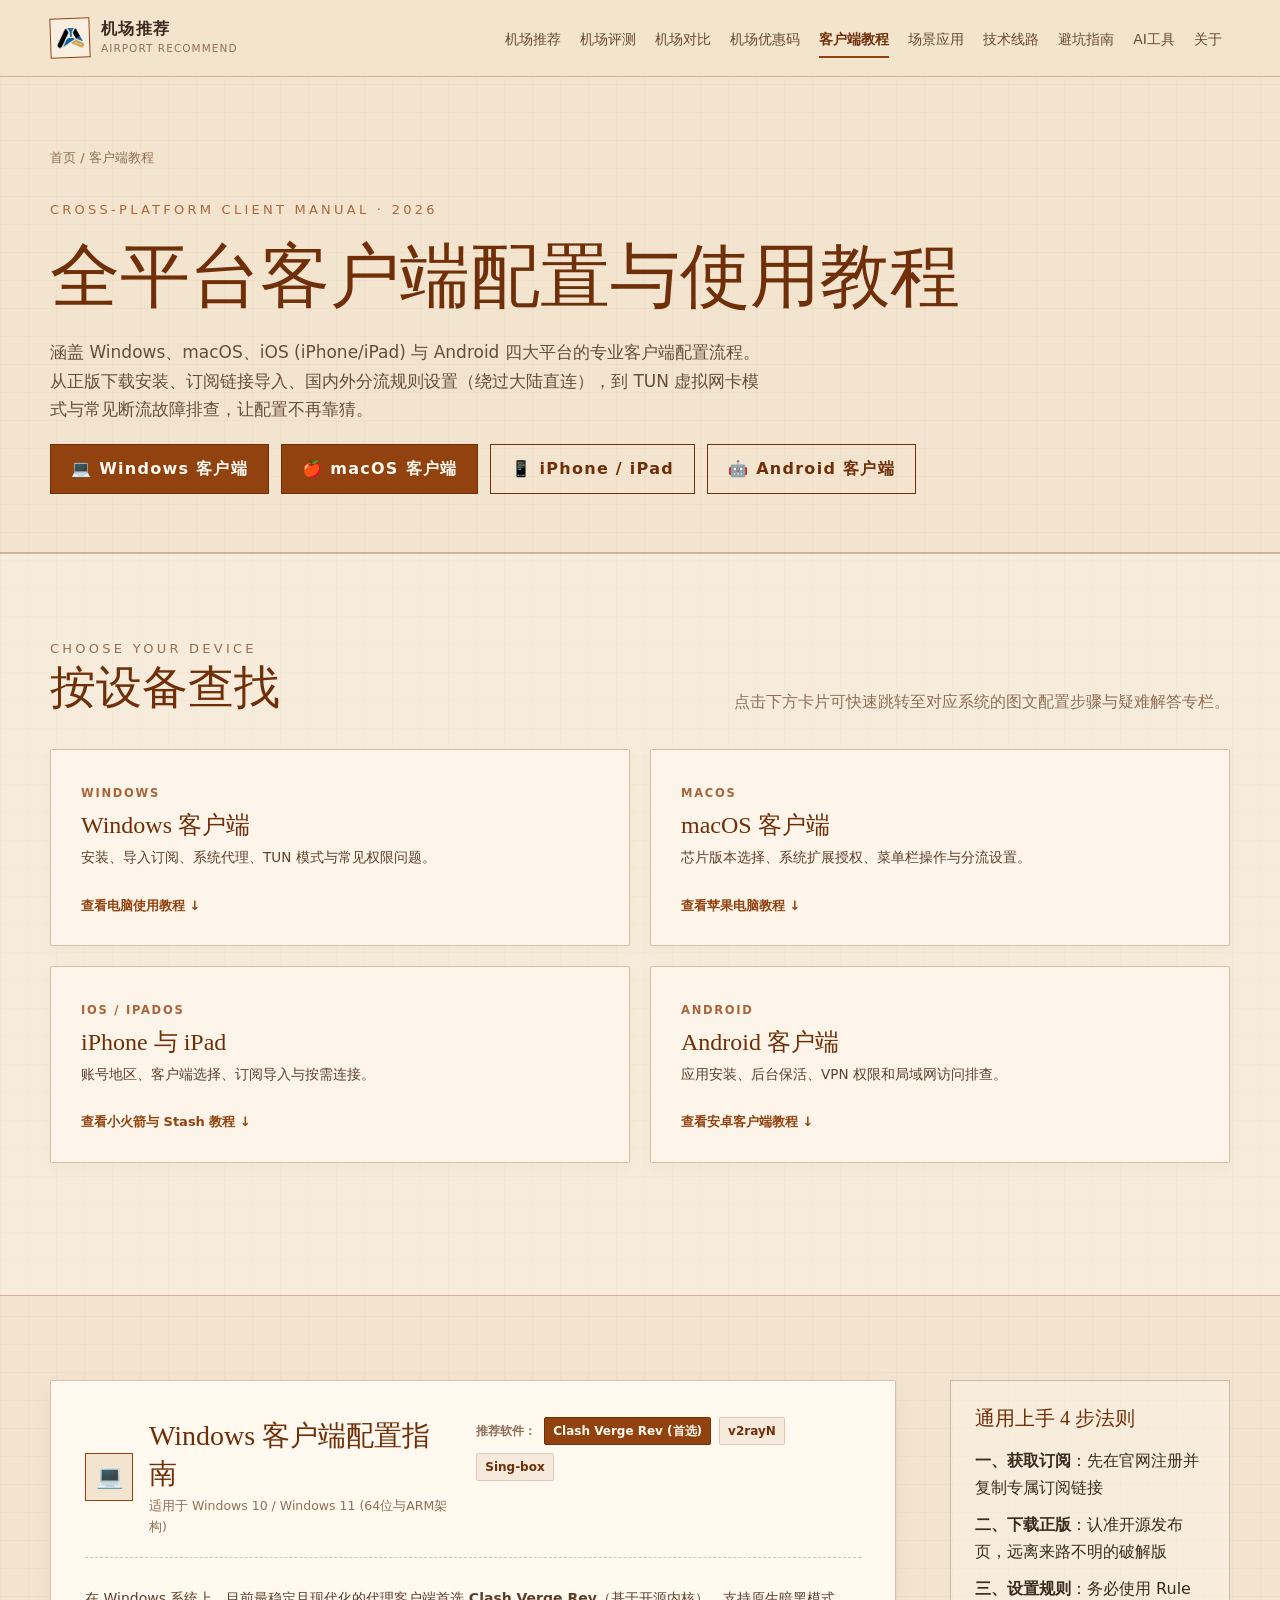
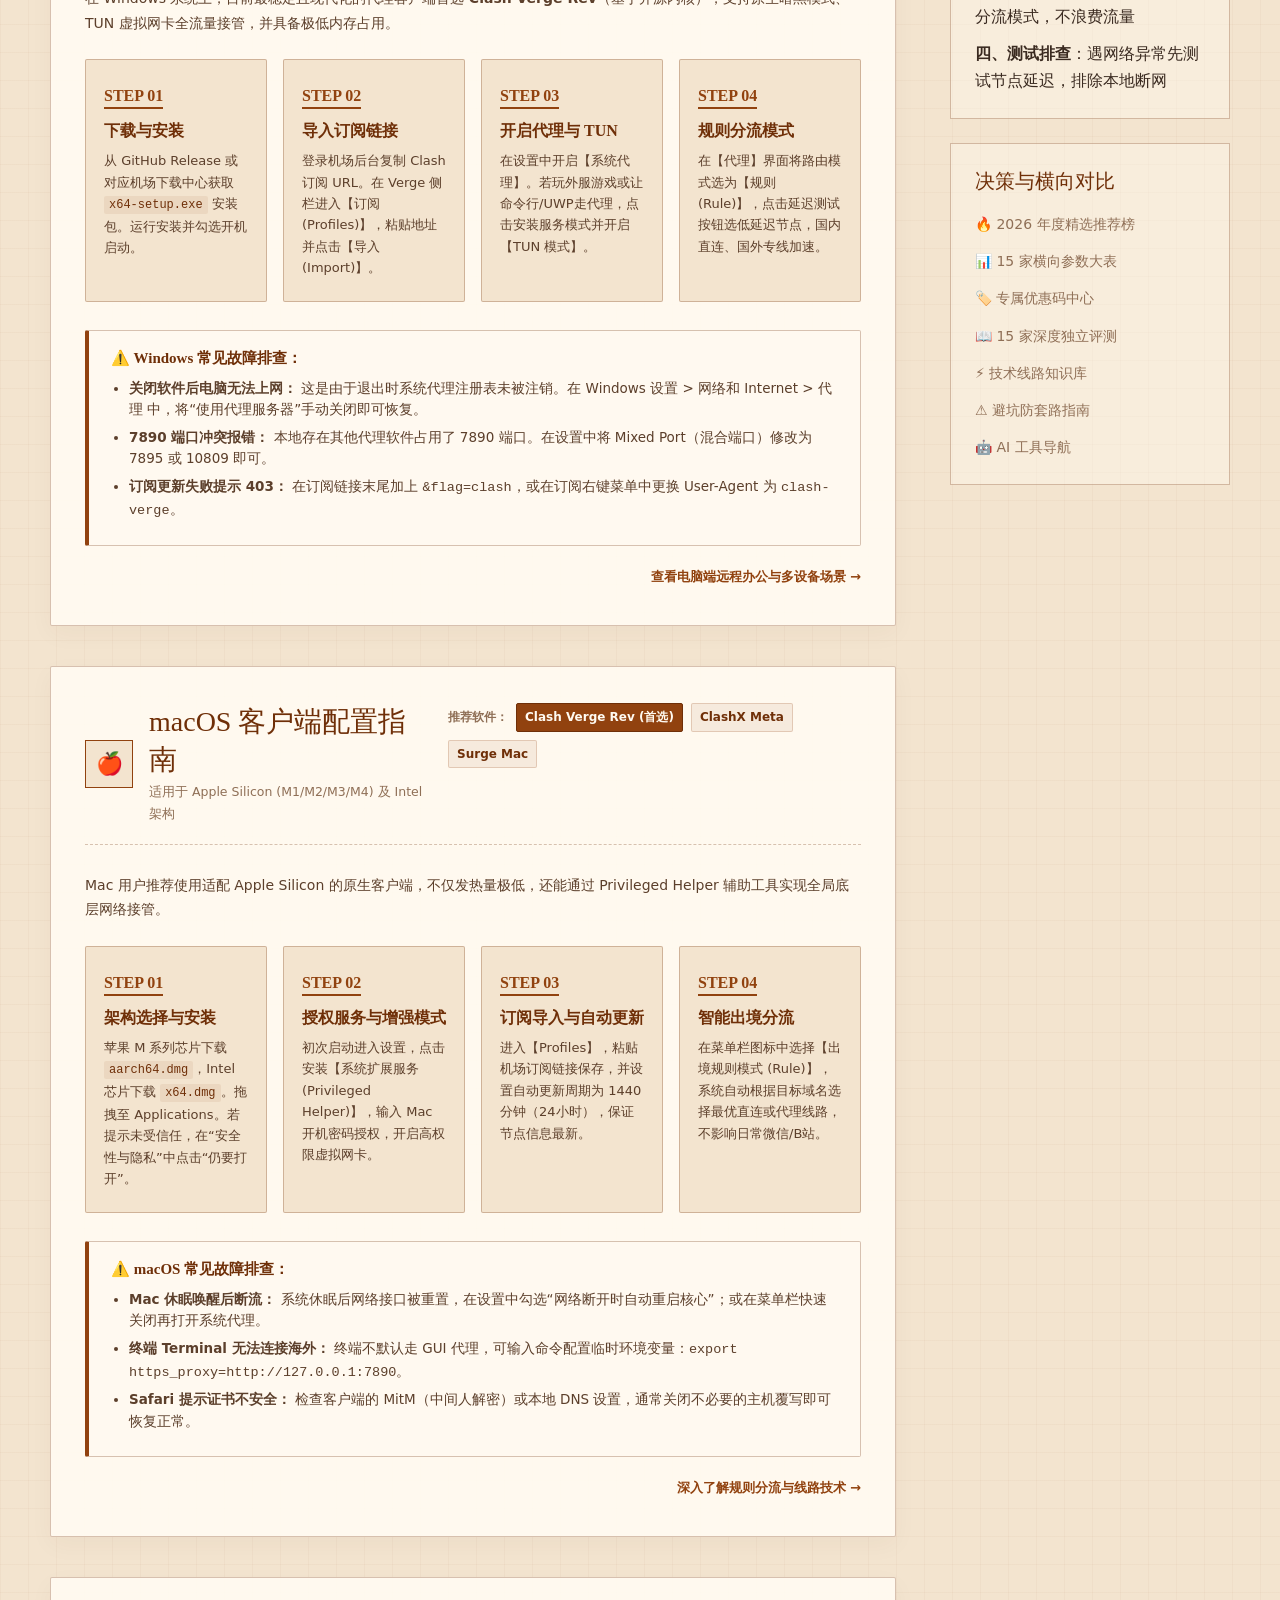
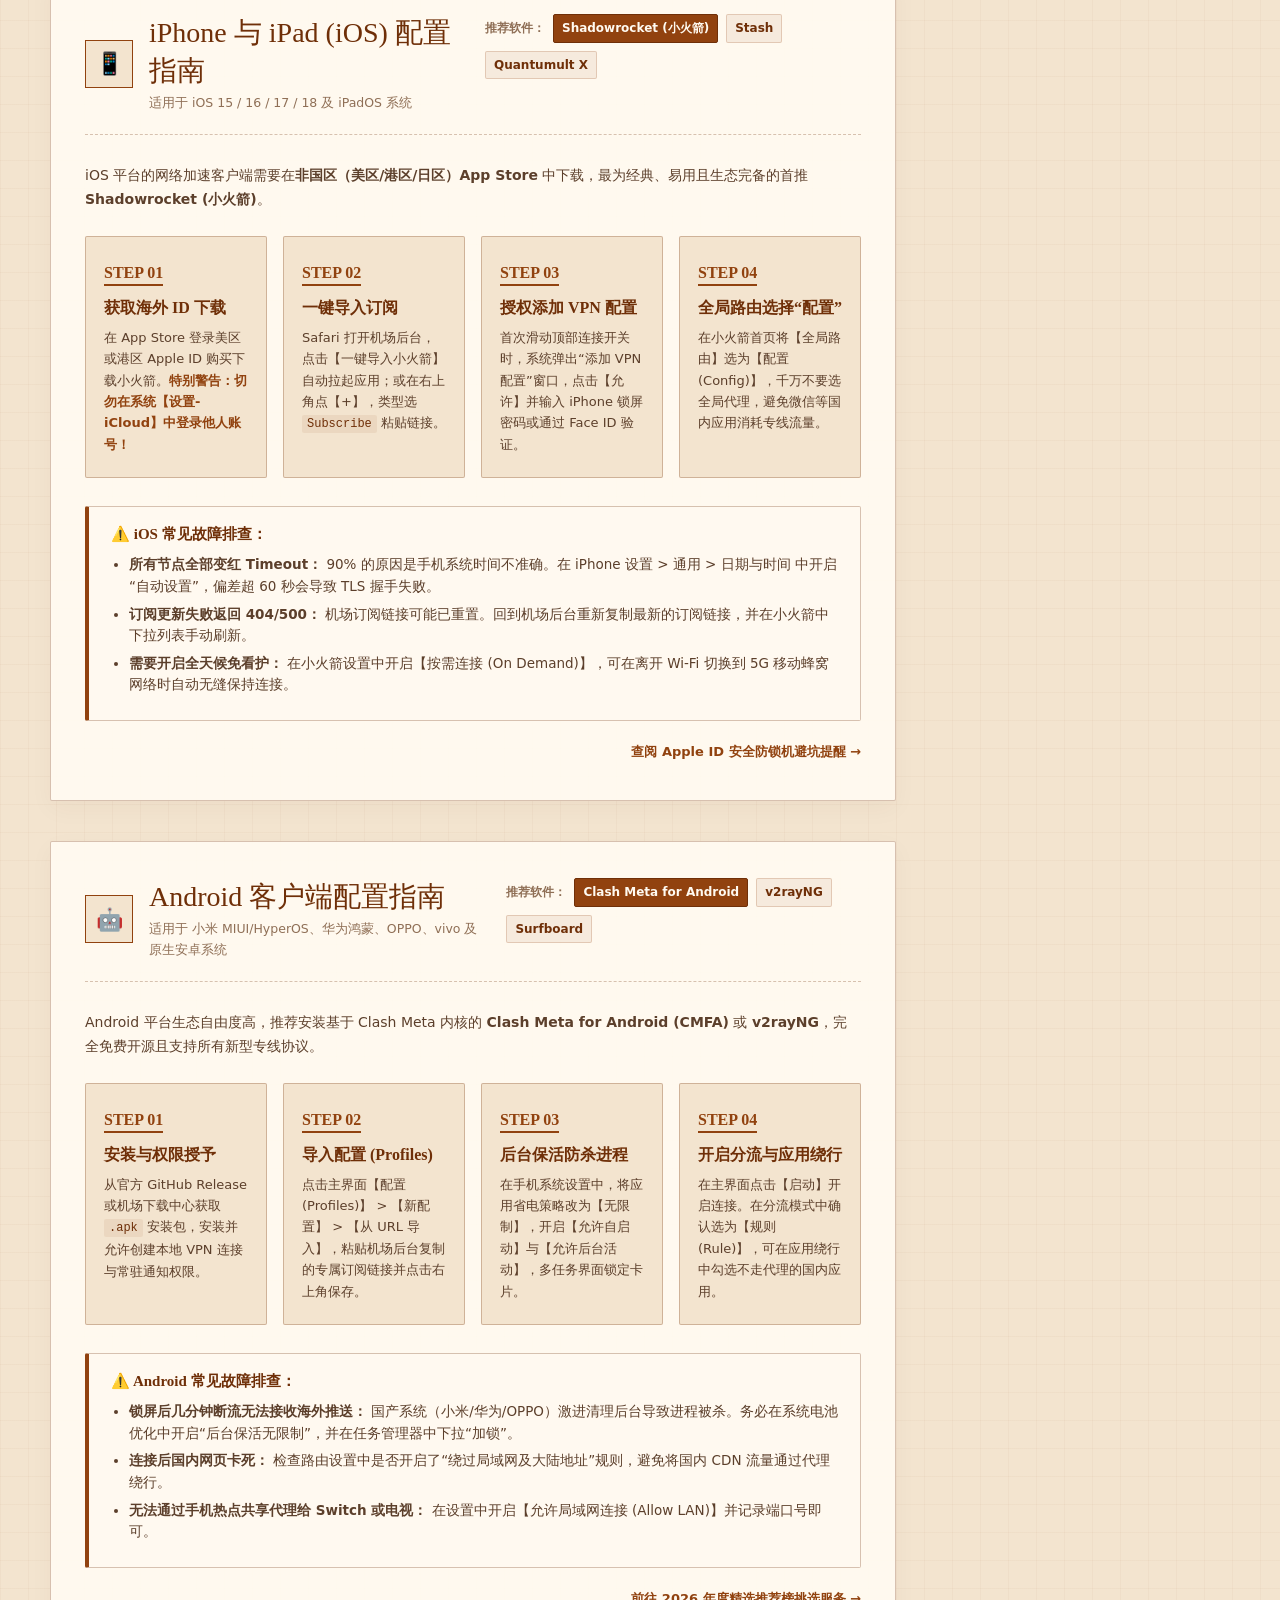
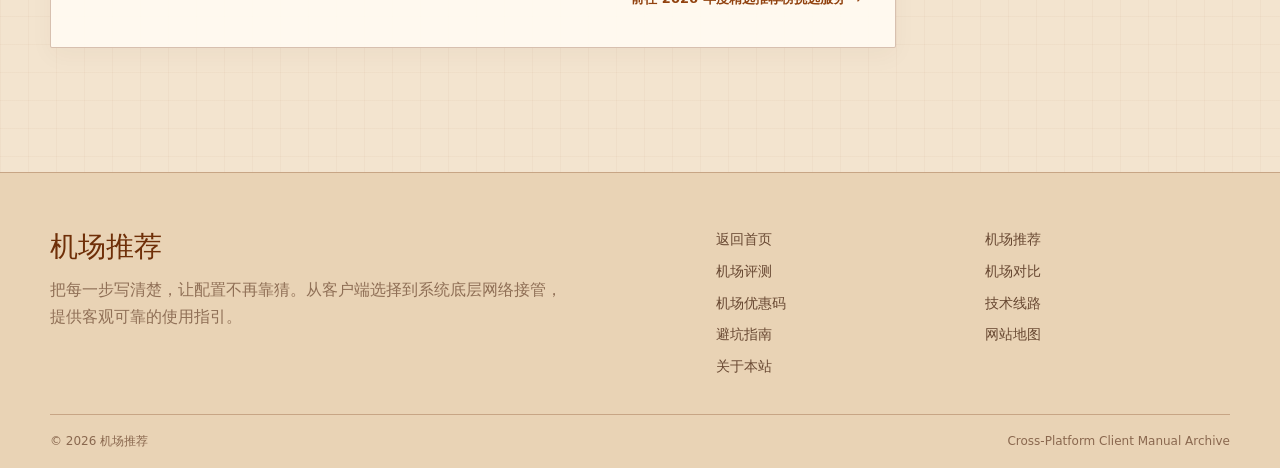
==== clients.html @ b9c6bec7 "feat: complete jichang-tuijian.cc website content, SEO, GEO, sitemaps and documentation" ====
<!doctype html>
<html lang="zh-CN">
<head>
  <meta charset="utf-8">
  <meta name="viewport" content="width=device-width, initial-scale=1">
  <title>客户端教程大全｜Windows·macOS·iOS·Android 配置指引｜机场推荐</title>
  <meta name="description" content="全平台客户端配置教程：Windows (Clash Verge/v2rayN)、macOS (ClashX/TUN模式)、iOS (Shadowrocket小火箭/Stash) 与 Android (Clash Meta/v2rayNG) 订阅导入、规则分流与断流排查指南。">
  <meta name="keywords" content="客户端教程, Clash Verge教程, Shadowrocket教程, 小火箭配置, v2rayN教程, 科学上网客户端">
  <link rel="canonical" href="https://jichang-tuijian.cc/clients.html">
  
  <!-- GEO Meta Tags -->
  <meta name="geo.region" content="HK">
  <meta name="geo.placename" content="Hong Kong">
  <meta name="geo.position" content="22.3193;114.1694">
  <meta name="ICBM" content="22.3193, 114.1694">

  <!-- Open Graph & Social Cards -->
  <meta property="og:type" content="article">
  <meta property="og:site_name" content="机场推荐">
  <meta property="og:title" content="客户端教程大全｜Windows·macOS·iOS·Android 配置指引">
  <meta property="og:description" content="四大主流平台客户端下载、订阅导入、分流规则设置与故障排障指引。">
  <meta property="og:url" content="https://jichang-tuijian.cc/clients.html">
  <meta property="og:image" content="https://jichang-tuijian.cc/assets/logo-icon.png">
  <meta name="twitter:card" content="summary_large_image">
  <meta name="twitter:title" content="客户端教程大全｜机场推荐">
  <meta name="twitter:description" content="四大平台配置指引与故障排障。">
  <meta name="twitter:image" content="https://jichang-tuijian.cc/assets/logo-icon.png">

  <!-- Breadcrumb Schema.org JSON-LD -->
  <script type="application/ld+json">
  {
    "@context": "https://schema.org",
    "@type": "BreadcrumbList",
    "itemListElement": [
      {
        "@type": "ListItem",
        "position": 1,
        "name": "首页",
        "item": "https://jichang-tuijian.cc/"
      },
      {
        "@type": "ListItem",
        "position": 2,
        "name": "客户端教程",
        "item": "https://jichang-tuijian.cc/clients.html"
      }
    ]
  }
  </script>

  <link rel="stylesheet" href="assets/styles.css">
  <link rel="stylesheet" href="assets/review.css">
</head>
<body data-page="clients">
  <a class="skip-link" href="#main">跳到主要内容</a>

  <header class="site-header">
    <div class="nav-wrap">
      <a class="brand" href="index.html" aria-label="机场推荐首页">
        <span class="brand-mark"><img class="brand-icon" src="assets/logo-icon.png" alt="机场推荐 Logo" width="27" height="20"></span>
        <span class="brand-copy"><strong>机场推荐</strong><small>AIRPORT RECOMMEND</small></span>
      </a>
      <button class="menu-toggle" type="button" aria-expanded="false" aria-controls="site-nav">菜单</button>
      <nav class="site-nav" id="site-nav" aria-label="主导航">
        <a data-page="recommend" href="recommend.html">机场推荐</a>
        <a data-page="reviews" href="reviews.html">机场评测</a>
        <a data-page="compare" href="compare.html">机场对比</a>
        <a data-page="coupons" href="coupons.html">机场优惠码</a>
        <a data-page="clients" href="clients.html">客户端教程</a>
        <a data-page="scenarios" href="scenarios.html">场景应用</a>
        <a data-page="routes" href="routes.html">技术线路</a>
        <a data-page="pitfalls" href="pitfalls.html">避坑指南</a>
        <a data-page="ai-tools" href="ai-tools.html">AI工具</a>
        <a data-page="about" href="about.html">关于</a>
      </nav>
    </div>
  </header>

  <main id="main">
    <!-- Hero Section -->
    <section class="page-hero">
      <div class="container">
        <div class="breadcrumbs"><a href="index.html">首页</a> / 客户端教程</div>
        <p class="eyebrow">Cross-Platform Client Manual · 2026</p>
        <h1>全平台客户端配置与使用教程</h1>
        <p class="intro">涵盖 Windows、macOS、iOS (iPhone/iPad) 与 Android 四大平台的专业客户端配置流程。从正版下载安装、订阅链接导入、国内外分流规则设置（绕过大陆直连），到 TUN 虚拟网卡模式与常见断流故障排查，让配置不再靠猜。</p>
        <div class="button-row" style="margin-top:20px">
          <a class="button" href="#windows">💻 Windows 客户端</a>
          <a class="button" href="#macos">🍎 macOS 客户端</a>
          <a class="button ghost" href="#ios">📱 iPhone / iPad</a>
          <a class="button ghost" href="#android">🤖 Android 客户端</a>
        </div>
      </div>
    </section>

    <!-- Choose Your Device (Matching User's Screenshot Exactly with Interactive Jump Links) -->
    <section class="section alt" id="device-selection">
      <div class="container">
        <div class="section-heading">
          <div>
            <p class="eyebrow">Choose your device</p>
            <h2>按设备查找</h2>
          </div>
          <p>点击下方卡片可快速跳转至对应系统的图文配置步骤与疑难解答专栏。</p>
        </div>

        <div class="client-device-grid">
          <!-- Windows Card -->
          <a class="client-device-card" href="#windows">
            <div>
              <span class="device-meta">Windows</span>
              <h3>Windows 客户端</h3>
              <p>安装、导入订阅、系统代理、TUN 模式与常见权限问题。</p>
            </div>
            <span class="device-link">查看电脑使用教程 ↓</span>
          </a>

          <!-- macOS Card -->
          <a class="client-device-card" href="#macos">
            <div>
              <span class="device-meta">macOS</span>
              <h3>macOS 客户端</h3>
              <p>芯片版本选择、系统扩展授权、菜单栏操作与分流设置。</p>
            </div>
            <span class="device-link">查看苹果电脑教程 ↓</span>
          </a>

          <!-- iOS Card -->
          <a class="client-device-card" href="#ios">
            <div>
              <span class="device-meta">iOS / iPadOS</span>
              <h3>iPhone 与 iPad</h3>
              <p>账号地区、客户端选择、订阅导入与按需连接。</p>
            </div>
            <span class="device-link">查看小火箭与 Stash 教程 ↓</span>
          </a>

          <!-- Android Card -->
          <a class="client-device-card" href="#android">
            <div>
              <span class="device-meta">Android</span>
              <h3>Android 客户端</h3>
              <p>应用安装、后台保活、VPN 权限和局域网访问排查。</p>
            </div>
            <span class="device-link">查看安卓客户端教程 ↓</span>
          </a>
        </div>
      </div>
    </section>

    <!-- Main Content Section -->
    <section class="section">
      <div class="container page-layout">
        <div style="min-width:0">

          <!-- 01: Windows Platform Tutorial -->
          <article class="platform-guide-block" id="windows">
            <header class="platform-guide-header">
              <div class="platform-title-group">
                <span class="platform-avatar-badge">💻</span>
                <div>
                  <h2>Windows 客户端配置指南</h2>
                  <small>适用于 Windows 10 / Windows 11 (64位与ARM架构)</small>
                </div>
              </div>
              <div class="software-chips-row">
                <span class="software-chip-label">推荐软件：</span>
                <span class="software-chip-tag primary">Clash Verge Rev (首选)</span>
                <span class="software-chip-tag">v2rayN</span>
                <span class="software-chip-tag">Sing-box</span>
              </div>
            </header>

            <p style="font-size:14px;color:#5c3f2b;line-height:1.75;margin:0 0 16px">
              在 Windows 系统上，目前最稳定且现代化的代理客户端首选 <strong>Clash Verge Rev</strong>（基于开源内核），支持原生暗黑模式、TUN 虚拟网卡全流量接管，并具备极低内存占用。
            </p>

            <div class="tutorial-step-grid">
              <div class="tutorial-step-card">
                <div>
                  <span class="step-number">STEP 01</span>
                  <h4>下载与安装</h4>
                  <p>从 GitHub Release 或对应机场下载中心获取 <code>x64-setup.exe</code> 安装包。运行安装并勾选开机启动。</p>
                </div>
              </div>
              <div class="tutorial-step-card">
                <div>
                  <span class="step-number">STEP 02</span>
                  <h4>导入订阅链接</h4>
                  <p>登录机场后台复制 Clash 订阅 URL。在 Verge 侧栏进入【订阅 (Profiles)】，粘贴地址并点击【导入 (Import)】。</p>
                </div>
              </div>
              <div class="tutorial-step-card">
                <div>
                  <span class="step-number">STEP 03</span>
                  <h4>开启代理与 TUN</h4>
                  <p>在设置中开启【系统代理】。若玩外服游戏或让命令行/UWP走代理，点击安装服务模式并开启【TUN 模式】。</p>
                </div>
              </div>
              <div class="tutorial-step-card">
                <div>
                  <span class="step-number">STEP 04</span>
                  <h4>规则分流模式</h4>
                  <p>在【代理】界面将路由模式选为【规则 (Rule)】，点击延迟测试按钮选低延迟节点，国内直连、国外专线加速。</p>
                </div>
              </div>
            </div>

            <div class="client-troubleshoot-box">
              <h4>⚠️ Windows 常见故障排查：</h4>
              <ul>
                <li><strong>关闭软件后电脑无法上网：</strong> 这是由于退出时系统代理注册表未被注销。在 Windows 设置 > 网络和 Internet > 代理 中，将“使用代理服务器”手动关闭即可恢复。</li>
                <li><strong>7890 端口冲突报错：</strong> 本地存在其他代理软件占用了 7890 端口。在设置中将 Mixed Port（混合端口）修改为 7895 或 10809 即可。</li>
                <li><strong>订阅更新失败提示 403：</strong> 在订阅链接末尾加上 <code>&flag=clash</code>，或在订阅右键菜单中更换 User-Agent 为 <code>clash-verge</code>。</li>
              </ul>
            </div>
            <div style="margin-top:16px;text-align:right">
              <a href="scenarios.html" style="font-size:13px;color:var(--rust);font-weight:600">查看电脑端远程办公与多设备场景 →</a>
            </div>
          </article>

          <!-- 02: macOS Platform Tutorial -->
          <article class="platform-guide-block" id="macos">
            <header class="platform-guide-header">
              <div class="platform-title-group">
                <span class="platform-avatar-badge">🍎</span>
                <div>
                  <h2>macOS 客户端配置指南</h2>
                  <small>适用于 Apple Silicon (M1/M2/M3/M4) 及 Intel 架构</small>
                </div>
              </div>
              <div class="software-chips-row">
                <span class="software-chip-label">推荐软件：</span>
                <span class="software-chip-tag primary">Clash Verge Rev (首选)</span>
                <span class="software-chip-tag">ClashX Meta</span>
                <span class="software-chip-tag">Surge Mac</span>
              </div>
            </header>

            <p style="font-size:14px;color:#5c3f2b;line-height:1.75;margin:0 0 16px">
              Mac 用户推荐使用适配 Apple Silicon 的原生客户端，不仅发热量极低，还能通过 Privileged Helper 辅助工具实现全局底层网络接管。
            </p>

            <div class="tutorial-step-grid">
              <div class="tutorial-step-card">
                <div>
                  <span class="step-number">STEP 01</span>
                  <h4>架构选择与安装</h4>
                  <p>苹果 M 系列芯片下载 <code>aarch64.dmg</code>，Intel 芯片下载 <code>x64.dmg</code>。拖拽至 Applications。若提示未受信任，在“安全性与隐私”中点击“仍要打开”。</p>
                </div>
              </div>
              <div class="tutorial-step-card">
                <div>
                  <span class="step-number">STEP 02</span>
                  <h4>授权服务与增强模式</h4>
                  <p>初次启动进入设置，点击安装【系统扩展服务 (Privileged Helper)】，输入 Mac 开机密码授权，开启高权限虚拟网卡。</p>
                </div>
              </div>
              <div class="tutorial-step-card">
                <div>
                  <span class="step-number">STEP 03</span>
                  <h4>订阅导入与自动更新</h4>
                  <p>进入【Profiles】，粘贴机场订阅链接保存，并设置自动更新周期为 1440 分钟（24小时），保证节点信息最新。</p>
                </div>
              </div>
              <div class="tutorial-step-card">
                <div>
                  <span class="step-number">STEP 04</span>
                  <h4>智能出境分流</h4>
                  <p>在菜单栏图标中选择【出境规则模式 (Rule)】，系统自动根据目标域名选择最优直连或代理线路，不影响日常微信/B站。</p>
                </div>
              </div>
            </div>

            <div class="client-troubleshoot-box">
              <h4>⚠️ macOS 常见故障排查：</h4>
              <ul>
                <li><strong>Mac 休眠唤醒后断流：</strong> 系统休眠后网络接口被重置，在设置中勾选“网络断开时自动重启核心”；或在菜单栏快速关闭再打开系统代理。</li>
                <li><strong>终端 Terminal 无法连接海外：</strong> 终端不默认走 GUI 代理，可输入命令配置临时环境变量：<code>export https_proxy=http://127.0.0.1:7890</code>。</li>
                <li><strong>Safari 提示证书不安全：</strong> 检查客户端的 MitM（中间人解密）或本地 DNS 设置，通常关闭不必要的主机覆写即可恢复正常。</li>
              </ul>
            </div>
            <div style="margin-top:16px;text-align:right">
              <a href="routes.html" style="font-size:13px;color:var(--rust);font-weight:600">深入了解规则分流与线路技术 →</a>
            </div>
          </article>

          <!-- 03: iOS Platform Tutorial -->
          <article class="platform-guide-block" id="ios">
            <header class="platform-guide-header">
              <div class="platform-title-group">
                <span class="platform-avatar-badge">📱</span>
                <div>
                  <h2>iPhone 与 iPad (iOS) 配置指南</h2>
                  <small>适用于 iOS 15 / 16 / 17 / 18 及 iPadOS 系统</small>
                </div>
              </div>
              <div class="software-chips-row">
                <span class="software-chip-label">推荐软件：</span>
                <span class="software-chip-tag primary">Shadowrocket (小火箭)</span>
                <span class="software-chip-tag">Stash</span>
                <span class="software-chip-tag">Quantumult X</span>
              </div>
            </header>

            <p style="font-size:14px;color:#5c3f2b;line-height:1.75;margin:0 0 16px">
              iOS 平台的网络加速客户端需要在<strong>非国区（美区/港区/日区）App Store</strong> 中下载，最为经典、易用且生态完备的首推 <strong>Shadowrocket (小火箭)</strong>。
            </p>

            <div class="tutorial-step-grid">
              <div class="tutorial-step-card">
                <div>
                  <span class="step-number">STEP 01</span>
                  <h4>获取海外 ID 下载</h4>
                  <p>在 App Store 登录美区或港区 Apple ID 购买下载小火箭。<strong style="color:var(--rust)">特别警告：切勿在系统【设置-iCloud】中登录他人账号！</strong></p>
                </div>
              </div>
              <div class="tutorial-step-card">
                <div>
                  <span class="step-number">STEP 02</span>
                  <h4>一键导入订阅</h4>
                  <p>Safari 打开机场后台，点击【一键导入小火箭】自动拉起应用；或在右上角点【+】，类型选 <code>Subscribe</code> 粘贴链接。</p>
                </div>
              </div>
              <div class="tutorial-step-card">
                <div>
                  <span class="step-number">STEP 03</span>
                  <h4>授权添加 VPN 配置</h4>
                  <p>首次滑动顶部连接开关时，系统弹出“添加 VPN 配置”窗口，点击【允许】并输入 iPhone 锁屏密码或通过 Face ID 验证。</p>
                </div>
              </div>
              <div class="tutorial-step-card">
                <div>
                  <span class="step-number">STEP 04</span>
                  <h4>全局路由选择“配置”</h4>
                  <p>在小火箭首页将【全局路由】选为【配置 (Config)】，千万不要选全局代理，避免微信等国内应用消耗专线流量。</p>
                </div>
              </div>
            </div>

            <div class="client-troubleshoot-box">
              <h4>⚠️ iOS 常见故障排查：</h4>
              <ul>
                <li><strong>所有节点全部变红 Timeout：</strong> 90% 的原因是手机系统时间不准确。在 iPhone 设置 > 通用 > 日期与时间 中开启“自动设置”，偏差超 60 秒会导致 TLS 握手失败。</li>
                <li><strong>订阅更新失败返回 404/500：</strong> 机场订阅链接可能已重置。回到机场后台重新复制最新的订阅链接，并在小火箭中下拉列表手动刷新。</li>
                <li><strong>需要开启全天候免看护：</strong> 在小火箭设置中开启【按需连接 (On Demand)】，可在离开 Wi-Fi 切换到 5G 移动蜂窝网络时自动无缝保持连接。</li>
              </ul>
            </div>
            <div style="margin-top:16px;text-align:right">
              <a href="pitfalls.html" style="font-size:13px;color:var(--rust);font-weight:600">查阅 Apple ID 安全防锁机避坑提醒 →</a>
            </div>
          </article>

          <!-- 04: Android Platform Tutorial -->
          <article class="platform-guide-block" id="android">
            <header class="platform-guide-header">
              <div class="platform-title-group">
                <span class="platform-avatar-badge">🤖</span>
                <div>
                  <h2>Android 客户端配置指南</h2>
                  <small>适用于 小米 MIUI/HyperOS、华为鸿蒙、OPPO、vivo 及 原生安卓系统</small>
                </div>
              </div>
              <div class="software-chips-row">
                <span class="software-chip-label">推荐软件：</span>
                <span class="software-chip-tag primary">Clash Meta for Android</span>
                <span class="software-chip-tag">v2rayNG</span>
                <span class="software-chip-tag">Surfboard</span>
              </div>
            </header>

            <p style="font-size:14px;color:#5c3f2b;line-height:1.75;margin:0 0 16px">
              Android 平台生态自由度高，推荐安装基于 Clash Meta 内核的 <strong>Clash Meta for Android (CMFA)</strong> 或 <strong>v2rayNG</strong>，完全免费开源且支持所有新型专线协议。
            </p>

            <div class="tutorial-step-grid">
              <div class="tutorial-step-card">
                <div>
                  <span class="step-number">STEP 01</span>
                  <h4>安装与权限授予</h4>
                  <p>从官方 GitHub Release 或机场下载中心获取 <code>.apk</code> 安装包，安装并允许创建本地 VPN 连接与常驻通知权限。</p>
                </div>
              </div>
              <div class="tutorial-step-card">
                <div>
                  <span class="step-number">STEP 02</span>
                  <h4>导入配置 (Profiles)</h4>
                  <p>点击主界面【配置 (Profiles)】 > 【新配置】 > 【从 URL 导入】，粘贴机场后台复制的专属订阅链接并点击右上角保存。</p>
                </div>
              </div>
              <div class="tutorial-step-card">
                <div>
                  <span class="step-number">STEP 03</span>
                  <h4>后台保活防杀进程</h4>
                  <p>在手机系统设置中，将应用省电策略改为【无限制】，开启【允许自启动】与【允许后台活动】，多任务界面锁定卡片。</p>
                </div>
              </div>
              <div class="tutorial-step-card">
                <div>
                  <span class="step-number">STEP 04</span>
                  <h4>开启分流与应用绕行</h4>
                  <p>在主界面点击【启动】开启连接。在分流模式中确认选为【规则 (Rule)】，可在应用绕行中勾选不走代理的国内应用。</p>
                </div>
              </div>
            </div>

            <div class="client-troubleshoot-box">
              <h4>⚠️ Android 常见故障排查：</h4>
              <ul>
                <li><strong>锁屏后几分钟断流无法接收海外推送：</strong> 国产系统（小米/华为/OPPO）激进清理后台导致进程被杀。务必在系统电池优化中开启“后台保活无限制”，并在任务管理器中下拉“加锁”。</li>
                <li><strong>连接后国内网页卡死：</strong> 检查路由设置中是否开启了“绕过局域网及大陆地址”规则，避免将国内 CDN 流量通过代理绕行。</li>
                <li><strong>无法通过手机热点共享代理给 Switch 或电视：</strong> 在设置中开启【允许局域网连接 (Allow LAN)】并记录端口号即可。</li>
              </ul>
            </div>
            <div style="margin-top:16px;text-align:right">
              <a href="recommend.html" style="font-size:13px;color:var(--rust);font-weight:600">前往 2026 年度精选推荐榜挑选服务 →</a>
            </div>
          </article>

        </div>

        <!-- Right Sticky Sidebar -->
        <aside class="sidebar">
          <div class="side-block">
            <h2>通用上手 4 步法则</h2>
            <ul>
              <li><strong>一、获取订阅</strong>：先在官网注册并复制专属订阅链接</li>
              <li><strong>二、下载正版</strong>：认准开源发布页，远离来路不明的破解版</li>
              <li><strong>三、设置规则</strong>：务必使用 Rule 分流模式，不浪费流量</li>
              <li><strong>四、测试排查</strong>：遇网络异常先测试节点延迟，排除本地断网</li>
            </ul>
          </div>
          <div class="side-block">
            <h2>决策与横向对比</h2>
            <ul>
              <li><a href="recommend.html">🔥 2026 年度精选推荐榜</a></li>
              <li><a href="compare.html">📊 15 家横向参数大表</a></li>
              <li><a href="coupons.html">🏷️ 专属优惠码中心</a></li>
              <li><a href="reviews.html">📖 15 家深度独立评测</a></li>
              <li><a href="routes.html">⚡ 技术线路知识库</a></li>
              <li><a href="pitfalls.html">⚠️ 避坑防套路指南</a></li>
              <li><a href="ai-tools.html">🤖 AI 工具导航</a></li>
            </ul>
          </div>
        </aside>
      </div>
    </section>
  </main>

  <footer class="site-footer">
    <div class="container">
      <div class="footer-main">
        <div>
          <h2>机场推荐</h2>
          <p>把每一步写清楚，让配置不再靠猜。从客户端选择到系统底层网络接管，提供客观可靠的使用指引。</p>
        </div>
        <nav class="footer-links" aria-label="页脚导航">
          <a href="index.html">返回首页</a>
          <a href="recommend.html">机场推荐</a>
          <a href="reviews.html">机场评测</a>
          <a href="compare.html">机场对比</a>
          <a href="coupons.html">机场优惠码</a>
          <a href="routes.html">技术线路</a>
          <a href="pitfalls.html">避坑指南</a>
          <a href="sitemap.html">网站地图</a>
          <a href="about.html">关于本站</a>
        </nav>
      </div>
      <div class="footer-bottom">
        <span>© <span data-year></span> 机场推荐</span>
        <span>Cross-Platform Client Manual Archive</span>
      </div>
    </div>
  </footer>

  <script src="assets/site.js"></script>
</body>
</html>
---- assets/styles.css ----
:root {
  --paper: #f3e4cf;
  --paper-deep: #ead2b2;
  --ink: #3a2a20;
  --muted: #8f6f56;
  --rust: #91420f;
  --rust-dark: #6f2f08;
  --line: rgba(111, 47, 8, 0.28);
  --white: #fffaf1;
  --sage: #4f6a5d;
  --shadow: 0 16px 50px rgba(86, 45, 15, 0.09);
  --max: 1180px;
}

* { box-sizing: border-box; }

html { scroll-behavior: smooth; }

body {
  margin: 0;
  color: var(--ink);
  background:
    linear-gradient(rgba(145, 66, 15, 0.035) 1px, transparent 1px),
    linear-gradient(90deg, rgba(145, 66, 15, 0.035) 1px, transparent 1px),
    var(--paper);
  background-size: 28px 28px;
  font-family: "Noto Sans SC", "Microsoft YaHei", system-ui, sans-serif;
  line-height: 1.7;
}

a { color: inherit; text-decoration: none; }
button { font: inherit; }

.skip-link {
  position: fixed;
  top: -60px;
  left: 16px;
  z-index: 999;
  padding: 10px 16px;
  color: var(--white);
  background: var(--rust-dark);
}

.skip-link:focus { top: 16px; }

.site-header {
  position: sticky;
  top: 0;
  z-index: 50;
  background: rgba(243, 228, 207, 0.94);
  border-bottom: 1px solid var(--line);
  backdrop-filter: blur(12px);
}

.nav-wrap {
  width: min(calc(100% - 40px), var(--max));
  min-height: 76px;
  margin: 0 auto;
  display: flex;
  align-items: center;
  gap: 28px;
}

.brand {
  display: inline-flex;
  align-items: center;
  gap: 11px;
  flex: 0 0 auto;
}

.brand-mark {
  width: 40px;
  height: 40px;
  display: grid;
  place-items: center;
  border: 1.5px solid var(--rust);
  transform: rotate(-2deg);
  overflow: hidden;
  background: rgba(255, 250, 241, 0.5);
  flex-shrink: 0;
}

.brand-icon {
  width: 27px;
  height: auto;
  max-height: 24px;
  object-fit: contain;
  display: block;
}

.brand-copy { line-height: 1.15; }
.brand-copy strong { display: block; font-family: Georgia, "Songti SC", serif; letter-spacing: .08em; }
.brand-copy small { color: var(--muted); font-size: 10.5px; letter-spacing: .10em; }

.site-nav {
  display: flex;
  align-items: center;
  gap: 3px;
  margin-left: auto;
}

.site-nav a {
  position: relative;
  padding: 25px 8px 21px;
  color: #694a35;
  font-size: 14px;
  white-space: nowrap;
}

.site-nav a::after {
  content: "";
  position: absolute;
  left: 50%;
  right: 50%;
  bottom: 15px;
  height: 2px;
  background: var(--rust);
  transition: left .2s ease, right .2s ease;
}

.site-nav a:hover::after,
.site-nav a[aria-current="page"]::after { left: 8px; right: 8px; }
.site-nav a[aria-current="page"] { color: var(--rust-dark); font-weight: 700; }

.menu-toggle {
  display: none;
  margin-left: auto;
  border: 1px solid var(--rust);
  color: var(--rust);
  background: transparent;
  padding: 8px 11px;
  cursor: pointer;
}

.hero {
  width: min(calc(100% - 40px), var(--max));
  min-height: 560px;
  margin: 0 auto;
  padding: 78px 0 66px;
  display: grid;
  grid-template-columns: 1.15fr .85fr;
  align-items: center;
  gap: clamp(40px, 8vw, 110px);
}

.eyebrow {
  margin: 0 0 16px;
  color: #ae6538;
  font-size: 13px;
  letter-spacing: .25em;
  text-transform: uppercase;
}

.hero h1,
.page-hero h1 {
  margin: 0;
  font-family: Georgia, "Songti SC", serif;
  font-weight: 500;
  line-height: 1.15;
  color: var(--rust-dark);
}

.hero h1 { font-size: clamp(44px, 6vw, 78px); }
.hero h1 span { display: block; margin-top: 12px; font-size: .54em; color: var(--ink); }

.hero-lead {
  max-width: 620px;
  margin: 25px 0 30px;
  color: #674d3b;
  font-size: 17px;
}

.button-row { display: flex; flex-wrap: wrap; gap: 12px; }

.button {
  display: inline-flex;
  min-height: 44px;
  align-items: center;
  justify-content: center;
  padding: 10px 20px;
  border: 1px solid var(--rust-dark);
  background: var(--rust);
  color: var(--white);
  font-weight: 700;
  letter-spacing: .08em;
  transition: transform .2s ease, background .2s ease;
}

.button:hover { transform: translateY(-2px); background: var(--rust-dark); }
.button.ghost { color: var(--rust-dark); background: transparent; }
.button.ghost:hover { color: var(--white); background: var(--rust-dark); }

.retro-frame {
  position: relative;
  min-height: 330px;
  padding: 52px 42px;
  display: flex;
  flex-direction: column;
  justify-content: center;
  border: 2px solid var(--rust);
  background: rgba(255, 250, 241, .22);
  box-shadow: var(--shadow);
}

.retro-frame::before,
.retro-frame::after,
.frame-corners::before,
.frame-corners::after {
  content: "";
  position: absolute;
  width: 15px;
  height: 15px;
}

.retro-frame::before { top: 8px; left: 8px; border-top: 2px solid var(--rust); border-left: 2px solid var(--rust); }
.retro-frame::after { top: 8px; right: 8px; border-top: 2px solid var(--rust); border-right: 2px solid var(--rust); }
.frame-corners::before { bottom: 8px; left: 8px; border-bottom: 2px solid var(--rust); border-left: 2px solid var(--rust); }
.frame-corners::after { bottom: 8px; right: 8px; border-bottom: 2px solid var(--rust); border-right: 2px solid var(--rust); }

.retro-frame .label { color: #b46a3d; letter-spacing: .22em; }
.retro-frame h2 { margin: 10px 0 6px; color: var(--rust); font: 500 38px/1.2 Georgia, serif; }
.retro-frame p { margin: 0; color: var(--muted); }
.frame-stamp { margin-top: 28px; color: var(--rust-dark); font: italic 14px Georgia, serif; }

.section {
  padding: 84px 0;
  border-top: 1px solid var(--line);
}

.section.alt { background: rgba(255, 250, 241, .34); }
.container { width: min(calc(100% - 40px), var(--max)); margin: 0 auto; }

.section-heading {
  display: flex;
  align-items: end;
  justify-content: space-between;
  gap: 30px;
  margin-bottom: 34px;
}

.section-heading h2 { margin: 0; color: var(--rust-dark); font: 500 clamp(30px, 4vw, 46px)/1.2 Georgia, "Songti SC", serif; }
.section-heading p { max-width: 540px; margin: 0; color: var(--muted); }

.category-grid { display: grid; grid-template-columns: repeat(4, 1fr); gap: 18px; }

.category-card,
.content-card {
  position: relative;
  border: 1px solid var(--line);
  background: rgba(255, 250, 241, .45);
  box-shadow: 0 8px 28px rgba(86, 45, 15, .04);
  transition: transform .2s ease, border-color .2s ease, box-shadow .2s ease;
}

.category-card { min-height: 190px; padding: 26px; }
.category-card:hover,
.content-card:hover { transform: translateY(-4px); border-color: var(--rust); box-shadow: var(--shadow); }
.category-card .number { display: block; color: #bc774b; font: 14px Georgia, serif; }
.category-card h3 { margin: 18px 0 7px; color: var(--rust-dark); font: 500 23px Georgia, "Songti SC", serif; }
.category-card p { margin: 0; color: var(--muted); font-size: 14px; }
.category-card .arrow { position: absolute; right: 22px; bottom: 18px; color: var(--rust); font-size: 20px; }

.feature-grid { display: grid; grid-template-columns: 1.1fr .9fr; gap: 24px; }
.feature-main { min-height: 340px; padding: 38px; display: flex; flex-direction: column; justify-content: end; background: var(--rust); color: var(--white); }
.feature-main .tag { color: #f0c9a9; }
.feature-main h3 { max-width: 620px; margin: 14px 0 12px; font: 500 35px/1.25 Georgia, "Songti SC", serif; }
.feature-main p { max-width: 570px; margin: 0; color: #f7dfca; }
.feature-stack { display: grid; gap: 18px; }
.content-card { padding: 25px 26px; }
.content-card .meta, .tag { color: #a8643a; font-size: 12px; letter-spacing: .13em; text-transform: uppercase; }
.content-card h3 { margin: 9px 0 7px; color: var(--rust-dark); font: 500 22px/1.4 Georgia, "Songti SC", serif; }
.content-card p { margin: 0; color: var(--muted); font-size: 14px; }

.notice {
  display: grid;
  grid-template-columns: auto 1fr auto;
  align-items: center;
  gap: 18px;
  padding: 22px 24px;
  border: 1px solid var(--line);
  border-left: 4px solid var(--sage);
  background: rgba(255, 250, 241, .45);
}
.notice strong { color: var(--sage); }
.notice p { margin: 0; color: var(--muted); }

.page-hero { border-bottom: 1px solid var(--line); }
.page-hero .container { min-height: 365px; padding: 70px 0 58px; display: flex; flex-direction: column; justify-content: center; }
.breadcrumbs { margin-bottom: 30px; color: var(--muted); font-size: 13px; }
.breadcrumbs a:hover { color: var(--rust); }
.page-hero h1 { font-size: clamp(42px, 6vw, 70px); }
.page-hero .intro { max-width: 720px; margin: 20px 0 0; color: #674d3b; font-size: 17px; }

.page-layout { display: grid; grid-template-columns: minmax(0, 1fr) 280px; gap: 54px; }
.article-grid { display: grid; grid-template-columns: repeat(2, 1fr); gap: 20px; }
.article-card { min-height: 240px; display: flex; flex-direction: column; }
.article-card .card-link { margin-top: auto; padding-top: 20px; color: var(--rust); font-weight: 700; }

.sidebar { align-self: start; position: sticky; top: 105px; }
.side-block { margin-bottom: 24px; padding: 24px; border: 1px solid var(--line); background: rgba(255, 250, 241, .4); }
.side-block h2 { margin: 0 0 15px; color: var(--rust-dark); font: 500 20px Georgia, "Songti SC", serif; }
.side-block ul { margin: 0; padding: 0; list-style: none; }
.side-block li + li { margin-top: 10px; }
.side-block a { color: var(--muted); font-size: 14px; }
.side-block a:hover { color: var(--rust); }

.about-grid { display: grid; grid-template-columns: .8fr 1.2fr; gap: 48px; }
.principles { counter-reset: principle; display: grid; gap: 1px; background: var(--line); border: 1px solid var(--line); }
.principle { counter-increment: principle; padding: 25px; background: var(--paper); }
.principle::before { content: "0" counter(principle); display: block; color: #b66d40; font: 13px Georgia, serif; }
.principle h3 { margin: 8px 0 5px; color: var(--rust-dark); font: 500 21px Georgia, "Songti SC", serif; }
.principle p { margin: 0; color: var(--muted); }

.site-footer { border-top: 1px solid var(--line); background: #e9d3b5; }
.footer-main { padding: 55px 0 35px; display: grid; grid-template-columns: 1.2fr 1fr; gap: 50px; }
.footer-main h2 { margin: 0 0 10px; color: var(--rust-dark); font: 500 28px Georgia, serif; }
.footer-main p { max-width: 520px; margin: 0; color: var(--muted); }
.footer-links { display: grid; grid-template-columns: repeat(2, 1fr); gap: 8px 24px; }
.footer-links a { color: #684832; font-size: 14px; }
.footer-links a:hover { color: var(--rust); }
.footer-bottom { padding: 16px 0 22px; display: flex; justify-content: space-between; gap: 20px; border-top: 1px solid var(--line); color: #8a684f; font-size: 12px; }

.reveal { opacity: 1; transform: none; }

@media (max-width: 1140px) {
  .nav-wrap { gap: 16px; }
  .site-nav { gap: 1px; }
  .site-nav a { padding: 25px 6px 21px; font-size: 13.5px; }
  .site-nav a:hover::after,
  .site-nav a[aria-current="page"]::after { left: 6px; right: 6px; }
}

@media (max-width: 1060px) {
  .menu-toggle { display: block; }
  .site-nav {
    position: absolute;
    top: 76px;
    left: 0;
    right: 0;
    display: none;
    padding: 12px 20px 20px;
    flex-direction: column;
    align-items: stretch;
    background: var(--paper);
    border-bottom: 1px solid var(--line);
  }
  .site-nav.open { display: flex; }
  .site-nav a { padding: 10px 4px; }
  .site-nav a::after { display: none; }
  .category-grid { grid-template-columns: repeat(2, 1fr); }
}

@media (max-width: 780px) {
  .hero { min-height: auto; grid-template-columns: 1fr; padding-top: 58px; }
  .retro-frame { min-height: 280px; }
  .feature-grid, .page-layout, .about-grid, .footer-main { grid-template-columns: 1fr; }
  .sidebar { position: static; }
  .article-grid { grid-template-columns: 1fr; }
  .feature-main { min-height: 300px; }
  .section-heading { display: block; }
  .section-heading p { margin-top: 12px; }
}

@media (max-width: 520px) {
  .nav-wrap, .container, .hero { width: min(calc(100% - 28px), var(--max)); }
  .brand-copy small { display: none; }
  .category-grid { grid-template-columns: 1fr; }
  .retro-frame { padding: 42px 28px; }
  .section { padding: 62px 0; }
  .notice { grid-template-columns: 1fr; }
  .footer-bottom { display: block; }
}

@media (prefers-reduced-motion: reduce) {
  html { scroll-behavior: auto; }
  *, *::before, *::after { transition: none !important; animation: none !important; }
}
---- assets/review.css ----
/* ==========================================================================
   Review Detail Page & 15 Airports Matrix Styles (Vintage Aesthetic)
   ========================================================================== */

.review-container {
  width: min(calc(100% - 40px), 1280px);
  margin: 0 auto;
  padding: 40px 0 80px;
}

.review-layout {
  display: grid;
  grid-template-columns: 210px minmax(0, 1fr) 230px;
  gap: 36px;
  align-items: start;
}

/* Left & Right Sticky Sidebars */
.review-sidebar-sticky {
  position: sticky;
  top: 96px;
  display: flex;
  flex-direction: column;
  gap: 20px;
}

.sidebar-box {
  background: rgba(255, 250, 241, 0.85);
  border: 1px solid var(--line);
  padding: 20px;
  border-radius: 2px;
  box-shadow: 0 4px 18px rgba(86, 45, 15, 0.04);
}

.sidebar-box .box-title {
  margin: 0 0 12px;
  font: 600 13px Georgia, serif;
  color: var(--rust);
  letter-spacing: .08em;
  text-transform: uppercase;
  border-bottom: 1px dashed var(--line);
  padding-bottom: 8px;
}

.section-menu {
  display: flex;
  flex-direction: column;
  gap: 4px;
}

.section-menu a {
  padding: 6px 10px;
  color: #694a35;
  font-size: 13.5px;
  border-radius: 3px;
  transition: all .15s ease;
  display: flex;
  align-items: center;
  gap: 8px;
}

.section-menu a::before {
  content: "•";
  color: var(--rust);
  opacity: .5;
  transition: opacity .15s ease;
}

.section-menu a:hover,
.section-menu a.active {
  color: var(--rust-dark);
  background: rgba(145, 66, 15, 0.08);
  font-weight: 600;
}

.section-menu a:hover::before,
.section-menu a.active::before {
  opacity: 1;
  color: var(--rust-dark);
}

.sidebar-links {
  display: flex;
  flex-direction: column;
  gap: 6px;
}

.sidebar-links a {
  font-size: 13px;
  color: #5c3f2b;
  padding: 5px 8px;
  border-radius: 3px;
  display: flex;
  justify-content: space-between;
  align-items: center;
  transition: background .15s ease;
}

.sidebar-links a:hover {
  background: rgba(145, 66, 15, 0.06);
  color: var(--rust);
}

/* Main Review Article Content */
.review-main {
  min-width: 0;
  background: rgba(255, 250, 241, 0.7);
  border: 1px solid var(--line);
  padding: 42px 48px;
  border-radius: 2px;
  box-shadow: 0 8px 30px rgba(86, 45, 15, 0.04);
}

.review-breadcrumb {
  display: flex;
  align-items: center;
  gap: 8px;
  font-size: 13px;
  color: var(--muted);
  margin-bottom: 24px;
}

.review-breadcrumb a {
  color: #694a35;
  transition: color .15s ease;
}

.review-breadcrumb a:hover {
  color: var(--rust);
}

.review-header {
  margin-bottom: 32px;
  border-bottom: 1px solid var(--line);
  padding-bottom: 28px;
}

.review-header-pill {
  display: inline-flex;
  align-items: center;
  gap: 6px;
  font: 600 12px Georgia, serif;
  color: var(--rust);
  background: rgba(145, 66, 15, 0.08);
  border: 1px solid rgba(145, 66, 15, 0.2);
  padding: 3px 10px;
  border-radius: 3px;
  letter-spacing: .06em;
  margin-bottom: 14px;
}

.review-header-title-wrap {
  display: flex;
  align-items: center;
  gap: 20px;
  margin-bottom: 16px;
}

.review-avatar {
  width: 58px;
  height: 58px;
  border: 2px solid var(--rust);
  display: grid;
  place-items: center;
  font-size: 26px;
  font-family: Georgia, "Songti SC", serif;
  color: var(--rust-dark);
  background: var(--paper);
  transform: rotate(-2deg);
  flex-shrink: 0;
  box-shadow: 2px 2px 0 var(--line);
}

.review-avatar.icon-violet { border-color: #6b3ba7; color: #6b3ba7; }
.review-avatar.icon-blue { border-color: #1e6fa0; color: #1e6fa0; }
.review-avatar.icon-green { border-color: #2e7d32; color: #2e7d32; }
.review-avatar.icon-coral { border-color: #c0451a; color: #c0451a; }

.review-title-group h1 {
  margin: 0;
  color: var(--rust-dark);
  font: 600 32px/1.25 Georgia, "Songti SC", serif;
}

.review-title-group h1 em {
  display: block;
  font-size: 15px;
  font-weight: 400;
  font-style: normal;
  color: var(--muted);
  letter-spacing: .08em;
  margin-top: 4px;
}

.review-lead {
  font-size: 16px;
  line-height: 1.8;
  color: #4a3426;
  margin: 0 0 18px;
}

.review-tag-row {
  display: flex;
  flex-wrap: wrap;
  gap: 8px;
  margin-bottom: 22px;
}

.review-tag {
  font-size: 12px;
  padding: 3px 10px;
  background: var(--paper);
  border: 1px solid var(--line);
  color: #5c3f2b;
  border-radius: 2px;
}

.review-actions-bar {
  display: flex;
  flex-wrap: wrap;
  align-items: center;
  gap: 12px;
  margin-bottom: 12px;
}

.btn-primary-aff {
  background: var(--rust);
  color: var(--white);
  padding: 10px 22px;
  font-weight: 600;
  font-size: 14.5px;
  border-radius: 3px;
  display: inline-flex;
  align-items: center;
  gap: 8px;
  box-shadow: 0 4px 14px rgba(145, 66, 15, 0.25);
  transition: all .2s ease;
}

.btn-primary-aff:hover {
  background: var(--rust-dark);
  color: var(--white);
  transform: translateY(-1px);
}

.btn-sub-action {
  border: 1px solid var(--line);
  background: var(--paper);
  color: #5c3f2b;
  padding: 9px 18px;
  font-size: 13.5px;
  border-radius: 3px;
  transition: all .15s ease;
}

.btn-sub-action:hover {
  border-color: var(--rust);
  color: var(--rust-dark);
}

.aff-disclaimer {
  display: block;
  font-size: 12px;
  color: #9c7b64;
  line-height: 1.6;
}

/* Verified Metrics Box */
.verified-snapshot-card {
  background: var(--paper);
  border: 1px solid var(--line);
  border-left: 4px solid var(--rust);
  padding: 22px 26px;
  margin-bottom: 40px;
  border-radius: 2px;
}

.snapshot-header {
  display: flex;
  justify-content: space-between;
  align-items: center;
  margin-bottom: 14px;
}

.snapshot-header strong {
  font: 600 13px Georgia, serif;
  color: var(--rust);
  letter-spacing: .08em;
  text-transform: uppercase;
}

.snapshot-date {
  font-size: 12px;
  color: var(--muted);
}

.snapshot-metrics-row {
  display: flex;
  flex-wrap: wrap;
  gap: 10px;
  margin-bottom: 14px;
}

.snapshot-metric-badge {
  background: rgba(255, 250, 241, 0.9);
  border: 1px solid var(--line);
  padding: 6px 14px;
  font-size: 13.5px;
  font-weight: 600;
  color: var(--rust-dark);
  border-radius: 2px;
}

.snapshot-evidence {
  font-size: 14px;
  color: #5a4030;
  margin: 0 0 10px;
  line-height: 1.7;
}

.snapshot-caution {
  font-size: 12.5px;
  color: #9c633f;
  margin: 0;
  line-height: 1.6;
}

/* Article Sections */
.review-section-block {
  margin-bottom: 46px;
  scroll-margin-top: 100px;
}

.review-section-block .section-label {
  display: block;
  font: 600 12px Georgia, serif;
  color: var(--rust);
  letter-spacing: .12em;
  text-transform: uppercase;
  margin-bottom: 6px;
}

.review-section-block h2 {
  font: 500 23px/1.3 Georgia, "Songti SC", serif;
  color: var(--rust-dark);
  margin: 0 0 16px;
  padding-bottom: 10px;
  border-bottom: 1px dashed var(--line);
}

.review-section-block p {
  font-size: 15px;
  line-height: 1.8;
  color: #4a3426;
  margin: 0 0 16px;
}

/* Callout Box */
.review-callout {
  display: flex;
  gap: 16px;
  background: var(--paper);
  border: 1px solid var(--line);
  padding: 18px 22px;
  margin: 18px 0;
  border-radius: 2px;
}

.callout-badge {
  width: 26px;
  height: 26px;
  border-radius: 50%;
  background: var(--rust);
  color: var(--white);
  display: grid;
  place-items: center;
  font-weight: 700;
  font-size: 14px;
  flex-shrink: 0;
}

.review-callout div strong {
  display: block;
  font-size: 14px;
  color: var(--rust-dark);
  margin-bottom: 4px;
}

.review-callout div p {
  margin: 0;
  font-size: 14px;
}

/* Verified Data Grid */
.verified-data-grid {
  display: grid;
  grid-template-columns: repeat(2, 1fr);
  gap: 14px;
  margin: 20px 0;
}

.verified-card {
  background: var(--paper);
  border: 1px solid var(--line);
  padding: 16px 20px;
  border-radius: 2px;
}

.verified-card strong {
  display: block;
  font-size: 12.5px;
  color: var(--rust);
  text-transform: uppercase;
  letter-spacing: .06em;
  margin-bottom: 8px;
  border-bottom: 1px dashed rgba(111, 47, 8, 0.2);
  padding-bottom: 4px;
}

.verified-card p {
  margin: 0;
  font-size: 13.5px;
  line-height: 1.6;
  color: #4a3426;
}

/* Price Lines */
.price-list-box {
  background: var(--paper);
  border: 1px solid var(--line);
  padding: 20px 24px;
  margin: 16px 0;
  border-radius: 2px;
}

.price-list-box ul {
  margin: 0;
  padding-left: 20px;
}

.price-list-box li {
  font-size: 14px;
  color: #4a3426;
  margin-bottom: 8px;
  line-height: 1.6;
}

.price-advice-grid {
  display: grid;
  grid-template-columns: repeat(3, 1fr);
  gap: 12px;
  margin: 18px 0;
}

.advice-card {
  background: rgba(255, 250, 241, 0.8);
  border: 1px solid var(--line);
  padding: 14px 16px;
  border-radius: 2px;
  text-align: center;
}

.advice-card strong {
  display: block;
  color: var(--rust-dark);
  font-size: 14px;
  margin-bottom: 4px;
}

.advice-card span {
  font-size: 12.5px;
  color: var(--muted);
}

/* Network Topology Diagram */
.topology-flow {
  display: flex;
  align-items: center;
  flex-wrap: wrap;
  gap: 10px;
  background: var(--paper);
  border: 1px solid var(--line);
  padding: 22px 24px;
  margin: 18px 0 10px;
  border-radius: 2px;
}

.topology-node {
  background: rgba(255, 250, 241, 0.95);
  border: 1.5px solid var(--rust);
  padding: 10px 16px;
  border-radius: 2px;
  text-align: center;
  min-width: 100px;
  flex: 1;
}

.topology-node span {
  display: block;
  font: 600 11px Georgia, serif;
  color: var(--rust);
  letter-spacing: .08em;
}

.topology-node strong {
  font-size: 13.5px;
  color: var(--rust-dark);
  white-space: nowrap;
}

.topology-arrow {
  color: var(--rust);
  font-size: 18px;
  font-weight: 700;
}

.topology-note {
  font-size: 12px;
  color: var(--muted);
  font-style: italic;
  margin-top: 6px;
}

/* 3-Step Setup Guide */
.steps-timeline {
  display: flex;
  flex-direction: column;
  gap: 14px;
  margin: 18px 0;
}

.step-row {
  display: flex;
  gap: 16px;
  align-items: flex-start;
  background: var(--paper);
  border: 1px solid var(--line);
  padding: 16px 20px;
  border-radius: 2px;
}

.step-num {
  width: 32px;
  height: 32px;
  background: var(--rust-dark);
  color: var(--white);
  border-radius: 2px;
  display: grid;
  place-items: center;
  font: 700 13px Georgia, serif;
  flex-shrink: 0;
}

.step-row p {
  margin: 0;
  font-size: 14.5px;
  line-height: 1.6;
}

/* Troubleshooting Checklist */
.troubleshoot-list {
  list-style: none;
  padding: 0;
  margin: 16px 0;
  display: flex;
  flex-direction: column;
  gap: 10px;
}

.troubleshoot-list li {
  display: flex;
  gap: 12px;
  align-items: flex-start;
  background: var(--paper);
  border: 1px solid var(--line);
  padding: 12px 18px;
  font-size: 14px;
  border-radius: 2px;
}

.troubleshoot-list li i {
  color: var(--rust);
  font-weight: bold;
  font-style: normal;
}

/* FAQ Cards */
.faq-stack {
  display: flex;
  flex-direction: column;
  gap: 12px;
  margin: 18px 0;
}

.faq-card {
  background: var(--paper);
  border: 1px solid var(--line);
  padding: 18px 22px;
  border-radius: 2px;
}

.faq-card h3 {
  margin: 0 0 8px;
  font-size: 15.5px;
  color: var(--rust-dark);
  font-family: Georgia, "Songti SC", serif;
}

.faq-card p {
  margin: 0;
  font-size: 14px;
  line-height: 1.7;
  color: #553d2d;
}

/* Pagination Bar */
.review-pagination {
  display: grid;
  grid-template-columns: 1fr auto 1fr;
  gap: 16px;
  align-items: center;
  border-top: 1px solid var(--line);
  border-bottom: 1px solid var(--line);
  padding: 24px 0;
  margin: 40px 0;
}

.nav-card {
  background: var(--paper);
  border: 1px solid var(--line);
  padding: 14px 20px;
  border-radius: 2px;
  display: flex;
  flex-direction: column;
  gap: 4px;
  transition: all .15s ease;
}

.nav-card:hover {
  border-color: var(--rust);
  background: rgba(255, 250, 241, 0.95);
  transform: translateY(-1px);
}

.nav-card.next {
  text-align: right;
}

.nav-card span {
  font-size: 12px;
  color: var(--muted);
}

.nav-card strong {
  font-size: 15px;
  color: var(--rust-dark);
}

.nav-back-list {
  background: rgba(145, 66, 15, 0.08);
  border: 1px solid var(--line);
  color: var(--rust-dark);
  padding: 14px 22px;
  font-size: 13.5px;
  font-weight: 600;
  border-radius: 2px;
  white-space: nowrap;
  transition: background .15s ease;
}

.nav-back-list:hover {
  background: rgba(145, 66, 15, 0.15);
}

/* Related 3 Reviews at Bottom */
.related-reviews-grid {
  display: grid;
  grid-template-columns: repeat(3, 1fr);
  gap: 16px;
  margin-top: 16px;
}

.related-card {
  background: var(--paper);
  border: 1px solid var(--line);
  padding: 18px;
  border-radius: 2px;
  display: flex;
  flex-direction: column;
  justify-content: space-between;
  gap: 12px;
  transition: all .2s ease;
}

.related-card:hover {
  border-color: var(--rust);
  transform: translateY(-2px);
  box-shadow: 0 6px 18px rgba(86, 45, 15, 0.08);
}

.related-top {
  display: flex;
  align-items: center;
  gap: 10px;
}

.related-avatar {
  width: 34px;
  height: 34px;
  border: 1px solid var(--rust);
  display: grid;
  place-items: center;
  font-weight: 600;
  font-size: 14px;
  color: var(--rust);
  background: rgba(255, 250, 241, 0.8);
}

.related-top h4 {
  margin: 0;
  font-size: 15px;
  color: var(--rust-dark);
}

.related-card p {
  font-size: 12.5px;
  color: #6a4f3d;
  line-height: 1.6;
  margin: 0;
  display: -webkit-box;
  -webkit-line-clamp: 3;
  -webkit-box-orient: vertical;
  overflow: hidden;
}

.related-card span.text-link {
  font-size: 13px;
  font-weight: 600;
  color: var(--rust);
}

/* 15 Airports Index Grid in reviews.html */
.airports-matrix-grid {
  display: grid;
  grid-template-columns: repeat(3, 1fr);
  gap: 20px;
  margin-top: 28px;
}

.matrix-card {
  background: rgba(255, 250, 241, 0.85);
  border: 1px solid var(--line);
  padding: 24px;
  border-radius: 2px;
  display: flex;
  flex-direction: column;
  justify-content: space-between;
  gap: 16px;
  transition: all .2s ease;
  position: relative;
}

.matrix-card:hover {
  border-color: var(--rust);
  transform: translateY(-2px);
  box-shadow: 0 8px 24px rgba(86, 45, 15, 0.08);
}

.matrix-head {
  display: flex;
  gap: 14px;
  align-items: flex-start;
}

.matrix-avatar {
  width: 44px;
  height: 44px;
  border: 1.5px solid var(--rust);
  display: grid;
  place-items: center;
  font: 600 18px Georgia, serif;
  color: var(--rust-dark);
  background: var(--paper);
  transform: rotate(-2deg);
  flex-shrink: 0;
}

.matrix-info h3 {
  margin: 0;
  font: 600 18px Georgia, "Songti SC", serif;
  color: var(--rust-dark);
}

.matrix-info small {
  display: block;
  font-size: 11.5px;
  color: var(--muted);
  letter-spacing: .06em;
  margin-top: 2px;
}

.matrix-price-tag {
  display: inline-block;
  font-size: 12.5px;
  font-weight: 600;
  color: var(--rust-dark);
  background: rgba(145, 66, 15, 0.08);
  border: 1px solid rgba(145, 66, 15, 0.2);
  padding: 3px 8px;
  border-radius: 2px;
  margin: 6px 0 10px;
}

.matrix-evidence {
  font-size: 13px;
  color: #5c4333;
  line-height: 1.6;
  margin: 0;
  display: -webkit-box;
  -webkit-line-clamp: 3;
  -webkit-box-orient: vertical;
  overflow: hidden;
}

.matrix-metrics-row {
  display: flex;
  flex-wrap: wrap;
  gap: 6px;
}

.matrix-metric {
  font-size: 11.5px;
  background: var(--paper);
  border: 1px solid var(--line);
  padding: 2px 8px;
  border-radius: 2px;
  color: #694a35;
}

.matrix-actions {
  display: flex;
  gap: 8px;
  align-items: center;
  border-top: 1px dashed var(--line);
  padding-top: 14px;
}

.matrix-btn-detail {
  flex: 1;
  text-align: center;
  background: var(--rust);
  color: var(--white);
  padding: 8px 12px;
  font-size: 13px;
  font-weight: 600;
  border-radius: 2px;
  transition: background .15s ease;
}

.matrix-btn-detail:hover {
  background: var(--rust-dark);
  color: var(--white);
}

.matrix-btn-aff {
  background: var(--paper);
  border: 1px solid var(--line);
  color: #5c3f2b;
  padding: 8px 12px;
  font-size: 13px;
  border-radius: 2px;
  transition: all .15s ease;
  white-space: nowrap;
}

.matrix-btn-aff:hover {
  border-color: var(--rust);
  color: var(--rust);
}

/* Responsive adjustments */
@media (max-width: 1140px) {
  .review-layout {
    grid-template-columns: 190px minmax(0, 1fr);
  }
  .review-sidebar-right {
    display: none;
  }
  .airports-matrix-grid {
    grid-template-columns: repeat(2, 1fr);
  }
}

@media (max-width: 860px) {
  .review-layout {
    grid-template-columns: 1fr;
  }
  .review-sidebar-left {
    display: none;
  }
  .review-main {
    padding: 28px 20px;
  }
  .verified-data-grid,
  .price-advice-grid,
  .related-reviews-grid,
  .airports-matrix-grid {
    grid-template-columns: 1fr;
  }
  .review-pagination {
    grid-template-columns: 1fr;
    text-align: center;
  }
  .nav-card.next {
    text-align: center;
  }
}

/* Compare Matrix Table */
.compare-table-wrap {
  overflow-x: auto;
  margin: 24px 0 36px;
  background: rgba(255, 250, 241, 0.95);
  border: 1px solid var(--line);
  border-radius: 2px;
  box-shadow: 0 4px 16px rgba(86, 45, 15, 0.04);
}

.compare-table {
  width: 100%;
  border-collapse: collapse;
  font-size: 13.5px;
  text-align: left;
  min-width: 820px;
}

.compare-table th {
  background: #ecd4b6;
  color: var(--rust-dark);
  padding: 14px 16px;
  font-weight: 600;
  border-bottom: 1px solid var(--line);
  white-space: nowrap;
}

.compare-table td {
  padding: 13px 16px;
  border-bottom: 1px solid rgba(111, 47, 8, 0.1);
  color: #4a3426;
  vertical-align: middle;
}

.compare-table tr:hover td {
  background: rgba(145, 66, 15, 0.04);
}

.table-brand-cell {
  display: flex;
  align-items: center;
  gap: 10px;
}

.table-brand-avatar {
  width: 28px;
  height: 28px;
  border: 1px solid var(--rust);
  display: grid;
  place-items: center;
  font-size: 13px;
  font-weight: 600;
  color: var(--rust-dark);
  background: var(--paper);
}

.table-tag {
  display: inline-block;
  padding: 2px 7px;
  font-size: 11.5px;
  border-radius: 2px;
  background: rgba(145, 66, 15, 0.08);
  border: 1px solid rgba(145, 66, 15, 0.2);
  color: var(--rust-dark);
  white-space: nowrap;
}

/* ==========================================================================
   Recommend Page Dedicated Styles (Top Picks, Filters & Decision Guide)
   ========================================================================== */

.filter-tab-bar {
  display: flex;
  gap: 10px;
  flex-wrap: wrap;
  margin: 20px 0 28px;
}

.filter-tab-btn {
  background: var(--paper);
  border: 1px solid var(--line);
  color: #5c3f2b;
  padding: 8px 18px;
  border-radius: 2px;
  font-size: 13.5px;
  font-weight: 600;
  cursor: pointer;
  transition: all .18s ease;
  font-family: inherit;
}

.filter-tab-btn:hover,
.filter-tab-btn.active {
  background: var(--rust);
  color: var(--white);
  border-color: var(--rust-dark);
  transform: translateY(-1px);
}

.choice-grid {
  display: grid;
  grid-template-columns: repeat(3, 1fr);
  gap: 22px;
  margin-top: 24px;
}

.choice-card {
  position: relative;
  background: rgba(255, 250, 241, 0.92);
  border: 1.5px solid var(--rust);
  padding: 26px 24px;
  border-radius: 2px;
  box-shadow: 0 10px 30px rgba(86, 45, 15, 0.07);
  display: flex;
  flex-direction: column;
  justify-content: space-between;
  gap: 16px;
  transition: transform .2s ease, box-shadow .2s ease;
}

.choice-card:hover {
  transform: translateY(-3px);
  box-shadow: 0 14px 40px rgba(86, 45, 15, 0.12);
}

.choice-top-badge {
  position: absolute;
  top: -12px;
  right: 18px;
  background: var(--rust);
  color: var(--white);
  font-size: 11.5px;
  font-weight: 700;
  letter-spacing: .08em;
  padding: 3px 10px;
  border-radius: 2px;
  box-shadow: 0 2px 8px rgba(86, 45, 15, 0.2);
  text-transform: uppercase;
}

.choice-rank-badge {
  display: inline-flex;
  align-items: center;
  gap: 6px;
  font-size: 12px;
  font-weight: 700;
  color: var(--rust);
  background: rgba(145, 66, 15, 0.09);
  padding: 3px 8px;
  border-radius: 2px;
  margin-bottom: 8px;
}

.matrix-card.hidden {
  display: none !important;
}

.matrix-badge-pill {
  font-size: 11px;
  padding: 2px 6px;
  border-radius: 2px;
  background: rgba(145, 66, 15, 0.1);
  color: var(--rust-dark);
  font-weight: 600;
}

.scenario-summary-grid {
  display: grid;
  grid-template-columns: repeat(4, 1fr);
  gap: 18px;
  margin-top: 24px;
}

.scenario-card-item {
  background: var(--paper);
  border: 1px solid var(--line);
  padding: 22px;
  border-radius: 2px;
  display: flex;
  flex-direction: column;
  justify-content: space-between;
  transition: all .2s ease;
}

.scenario-card-item:hover {
  border-color: var(--rust);
  transform: translateY(-2px);
  box-shadow: 0 8px 24px rgba(86, 45, 15, 0.06);
}

.scenario-card-item .scenario-head {
  display: flex;
  align-items: center;
  gap: 10px;
  margin-bottom: 12px;
}

.scenario-card-item .scenario-icon {
  font-size: 20px;
}

.scenario-card-item h3 {
  margin: 0;
  font: 600 17px Georgia, "Songti SC", serif;
  color: var(--rust-dark);
}

.scenario-card-item p {
  font-size: 13px;
  color: #5c3f2b;
  line-height: 1.6;
  margin: 0 0 14px;
}

.scenario-chips-list {
  display: flex;
  flex-wrap: wrap;
  gap: 6px;
  margin-top: auto;
}

.scenario-chip {
  font-size: 12px;
  color: var(--rust-dark);
  background: rgba(255, 250, 241, 0.85);
  border: 1px solid rgba(145, 66, 15, 0.25);
  padding: 2px 7px;
  border-radius: 2px;
  text-decoration: none;
  font-weight: 500;
  transition: background .15s ease;
}

.scenario-chip:hover {
  background: var(--rust);
  color: var(--white);
  border-color: var(--rust-dark);
}

.decision-flow-grid {
  display: grid;
  grid-template-columns: repeat(4, 1fr);
  gap: 16px;
  margin-top: 24px;
}

.decision-flow-card {
  background: rgba(255, 250, 241, 0.65);
  border: 1px solid var(--line);
  padding: 22px 18px;
  border-radius: 2px;
}

.decision-flow-card .step-no {
  display: inline-block;
  font: 700 18px Georgia, serif;
  color: var(--rust);
  margin-bottom: 8px;
  border-bottom: 2px solid var(--rust);
  padding-bottom: 2px;
}

.decision-flow-card h4 {
  margin: 6px 0 8px;
  font: 600 15px Georgia, "Songti SC", serif;
  color: var(--rust-dark);
}

.decision-flow-card p {
  margin: 0;
  font-size: 12.5px;
  color: #6a4f3d;
  line-height: 1.6;
}

@media (max-width: 1040px) {
  .choice-grid {
    grid-template-columns: repeat(2, 1fr);
  }
  .scenario-summary-grid,
  .decision-flow-grid {
    grid-template-columns: repeat(2, 1fr);
  }
}

@media (max-width: 680px) {
  .choice-grid,
  .scenario-summary-grid,
  .decision-flow-grid {
    grid-template-columns: 1fr;
  }
}

/* ==========================================================================
   Coupon Page Dedicated Styles (Table, Copy Buttons & Ticket Badges)
   ========================================================================== */

.coupon-code-wrap {
  display: inline-flex;
  align-items: center;
  gap: 8px;
  background: rgba(255, 250, 241, 0.95);
  border: 1px dashed var(--rust);
  padding: 4px 8px;
  border-radius: 2px;
}

.coupon-pill {
  font-family: "Consolas", "Monaco", "Courier New", monospace;
  font-size: 13.5px;
  font-weight: 700;
  color: var(--rust-dark);
  letter-spacing: .06em;
  user-select: all;
}

.btn-copy-code {
  background: var(--rust);
  color: var(--white);
  border: 1px solid var(--rust-dark);
  padding: 3px 8px;
  font-size: 11.5px;
  font-weight: 600;
  border-radius: 2px;
  cursor: pointer;
  transition: all .15s ease;
  font-family: inherit;
  line-height: 1.4;
}

.btn-copy-code:hover {
  background: var(--rust-dark);
  transform: translateY(-1px);
}

.btn-copy-code.copied {
  background: var(--sage);
  border-color: #3b5247;
  color: #fff;
}

.discount-badge-cell {
  display: inline-block;
  font-weight: 700;
  font-size: 12.5px;
  color: #a84209;
  background: rgba(145, 66, 15, 0.08);
  border: 1px solid rgba(145, 66, 15, 0.2);
  padding: 3px 8px;
  border-radius: 2px;
}

.valid-status-tag {
  display: inline-flex;
  align-items: center;
  gap: 5px;
  font-size: 11.5px;
  font-weight: 600;
  color: #2e7d32;
  white-space: nowrap;
}

.valid-status-tag::before {
  content: "●";
  font-size: 9px;
}

.coupon-table th {
  padding: 14px 14px;
}

.coupon-table td {
  padding: 13px 14px;
}

/* ==========================================================================
   Client Tutorial Dedicated Styles (Platform Guides, Steps & Troubleshooting)
   ========================================================================== */

.client-device-grid {
  display: grid;
  grid-template-columns: repeat(2, 1fr);
  gap: 20px;
  margin: 28px 0 48px;
}

.client-device-card {
  position: relative;
  border: 1.5px solid var(--line);
  background: rgba(255, 250, 241, 0.7);
  padding: 28px 30px;
  border-radius: 2px;
  box-shadow: 0 4px 16px rgba(86, 45, 15, 0.04);
  transition: all .2s ease;
  display: flex;
  flex-direction: column;
  justify-content: space-between;
  gap: 12px;
  text-decoration: none;
  color: inherit;
}

.client-device-card:hover {
  border-color: var(--rust);
  transform: translateY(-3px);
  box-shadow: 0 10px 30px rgba(86, 45, 15, 0.08);
  background: rgba(255, 250, 241, 0.95);
}

.client-device-card .device-meta {
  font-size: 11.5px;
  letter-spacing: .15em;
  color: #a8643a;
  text-transform: uppercase;
  font-weight: 700;
}

.client-device-card h3 {
  margin: 4px 0 6px;
  font: 500 24px Georgia, "Songti SC", serif;
  color: var(--rust-dark);
}

.client-device-card p {
  margin: 0;
  font-size: 13.5px;
  color: #5c3f2b;
  line-height: 1.6;
}

.client-device-card .device-link {
  font-size: 13px;
  font-weight: 600;
  color: var(--rust);
  margin-top: 14px;
  display: inline-flex;
  align-items: center;
  gap: 4px;
}

.platform-guide-block {
  background: rgba(255, 250, 241, 0.95);
  border: 1px solid var(--line);
  padding: 36px 34px;
  border-radius: 2px;
  margin-bottom: 40px;
  box-shadow: 0 8px 24px rgba(86, 45, 15, 0.04);
}

.platform-guide-header {
  display: flex;
  justify-content: space-between;
  align-items: flex-start;
  gap: 20px;
  border-bottom: 1px dashed var(--line);
  padding-bottom: 20px;
  margin-bottom: 28px;
}

.platform-title-group {
  display: flex;
  align-items: center;
  gap: 16px;
}

.platform-avatar-badge {
  width: 48px;
  height: 48px;
  border: 1.5px solid var(--rust);
  background: var(--paper);
  display: grid;
  place-items: center;
  font-size: 22px;
  flex-shrink: 0;
}

.platform-title-group h2 {
  margin: 0;
  font: 500 28px Georgia, "Songti SC", serif;
  color: var(--rust-dark);
}

.platform-title-group small {
  display: block;
  font-size: 12.5px;
  color: var(--muted);
  margin-top: 2px;
}

.software-chips-row {
  display: flex;
  flex-wrap: wrap;
  gap: 8px;
  align-items: center;
}

.software-chip-label {
  font-size: 12px;
  color: var(--muted);
  font-weight: 600;
}

.software-chip-tag {
  font-size: 12px;
  background: rgba(145, 66, 15, 0.08);
  border: 1px solid rgba(145, 66, 15, 0.2);
  color: var(--rust-dark);
  padding: 3px 8px;
  border-radius: 2px;
  font-weight: 600;
}

.software-chip-tag.primary {
  background: var(--rust);
  color: var(--white);
  border-color: var(--rust-dark);
}

.tutorial-step-grid {
  display: grid;
  grid-template-columns: repeat(4, 1fr);
  gap: 16px;
  margin: 24px 0 28px;
}

.tutorial-step-card {
  background: var(--paper);
  border: 1px solid var(--line);
  padding: 22px 18px;
  border-radius: 2px;
  display: flex;
  flex-direction: column;
  justify-content: space-between;
}

.tutorial-step-card .step-number {
  display: inline-block;
  font: 700 16px Georgia, serif;
  color: var(--rust);
  border-bottom: 2px solid var(--rust);
  padding-bottom: 2px;
  margin-bottom: 8px;
  width: fit-content;
}

.tutorial-step-card h4 {
  margin: 4px 0 8px;
  font: 600 16px Georgia, "Songti SC", serif;
  color: var(--rust-dark);
}

.tutorial-step-card p {
  margin: 0;
  font-size: 13px;
  color: #5c3f2b;
  line-height: 1.65;
}

.tutorial-step-card code {
  background: rgba(145, 66, 15, 0.08);
  padding: 2px 5px;
  font-size: 12px;
  border-radius: 2px;
  color: var(--rust-dark);
}

.client-troubleshoot-box {
  background: rgba(255, 250, 241, 0.7);
  border: 1px solid var(--line);
  border-left: 4px solid var(--rust);
  padding: 18px 22px;
  margin-top: 20px;
  border-radius: 2px;
}

.client-troubleshoot-box h4 {
  margin: 0 0 10px;
  font: 600 15px Georgia, "Songti SC", serif;
  color: var(--rust-dark);
  display: flex;
  align-items: center;
  gap: 8px;
}

.client-troubleshoot-box ul {
  margin: 0;
  padding-left: 18px;
}

.client-troubleshoot-box li {
  font-size: 13.5px;
  color: #5c3f2b;
  margin-bottom: 6px;
  line-height: 1.6;
}

@media (max-width: 990px) {
  .tutorial-step-grid {
    grid-template-columns: repeat(2, 1fr);
  }
  .client-device-grid {
    grid-template-columns: 1fr;
  }
}

@media (max-width: 640px) {
  .tutorial-step-grid {
    grid-template-columns: 1fr;
  }
  .platform-guide-header {
    flex-direction: column;
  }
}

/* ==========================================================================
   Scenario Practical Articles Styles (9 Core Use Cases)
   ========================================================================== */

.scenario-quicknav-grid {
  display: grid;
  grid-template-columns: repeat(3, 1fr);
  gap: 16px;
  margin: 24px 0 44px;
}

.scenario-quicknav-card {
  background: rgba(255, 250, 241, 0.85);
  border: 1.5px solid var(--line);
  padding: 18px 20px;
  border-radius: 2px;
  text-decoration: none;
  color: inherit;
  display: flex;
  align-items: center;
  justify-content: space-between;
  gap: 12px;
  transition: all .2s ease;
  box-shadow: 0 4px 14px rgba(86, 45, 15, 0.04);
}

.scenario-quicknav-card:hover {
  border-color: var(--rust);
  background: rgba(255, 250, 241, 0.98);
  transform: translateY(-2px);
  box-shadow: 0 8px 24px rgba(86, 45, 15, 0.08);
}

.scenario-quicknav-card h4 {
  margin: 0;
  font: 600 16px Georgia, "Songti SC", serif;
  color: var(--rust-dark);
}

.scenario-quicknav-card span.nav-icon {
  font-size: 18px;
  color: var(--rust);
}

.scenario-article-block {
  background: rgba(255, 250, 241, 0.92);
  border: 1px solid var(--line);
  padding: 34px 32px;
  border-radius: 2px;
  margin-bottom: 38px;
  box-shadow: 0 6px 20px rgba(86, 45, 15, 0.04);
}

.scenario-article-header {
  display: flex;
  justify-content: space-between;
  align-items: flex-start;
  gap: 16px;
  border-bottom: 1px dashed var(--line);
  padding-bottom: 18px;
  margin-bottom: 22px;
}

.scenario-article-header h2 {
  margin: 4px 0 0;
  font: 500 26px Georgia, "Songti SC", serif;
  color: var(--rust-dark);
}

.scenario-topic-tag {
  display: inline-block;
  font-size: 11.5px;
  font-weight: 700;
  letter-spacing: .08em;
  text-transform: uppercase;
  color: var(--rust);
  background: rgba(145, 66, 15, 0.09);
  padding: 3px 8px;
  border-radius: 2px;
}

.scenario-param-box {
  display: grid;
  grid-template-columns: repeat(3, 1fr);
  gap: 12px;
  background: var(--paper);
  border: 1px solid var(--line);
  padding: 16px 20px;
  margin: 18px 0;
  border-radius: 2px;
}

.scenario-param-item strong {
  display: block;
  font-size: 12px;
  color: var(--muted);
  text-transform: uppercase;
  margin-bottom: 3px;
}

.scenario-param-item span {
  font-size: 13.5px;
  font-weight: 600;
  color: var(--rust-dark);
}

.scenario-content-body p {
  font-size: 14.5px;
  line-height: 1.8;
  color: #4a3426;
  margin: 0 0 14px;
}

.scenario-content-body ul {
  margin: 0 0 16px;
  padding-left: 20px;
}

.scenario-content-body li {
  font-size: 14px;
  line-height: 1.75;
  color: #5c3f2b;
  margin-bottom: 8px;
}

.scenario-action-bar {
  display: flex;
  gap: 12px;
  align-items: center;
  flex-wrap: wrap;
  margin-top: 20px;
  padding-top: 16px;
  border-top: 1px dashed var(--line);
}

.scenario-btn-aff {
  background: var(--rust);
  color: var(--white);
  padding: 8px 16px;
  font-size: 13px;
  font-weight: 600;
  border-radius: 2px;
  text-decoration: none;
  transition: background .15s ease;
}

.scenario-btn-aff:hover {
  background: var(--rust-dark);
}

.scenario-link-review {
  color: var(--rust-dark);
  font-size: 13px;
  font-weight: 600;
  text-decoration: underline;
  margin-left: 6px;
}

@media (max-width: 900px) {
  .scenario-quicknav-grid {
    grid-template-columns: repeat(2, 1fr);
  }
  .scenario-param-box {
    grid-template-columns: 1fr;
  }
}


/* ==========================================================================
   Routes Page Topology & Comparison Table
   ========================================================================== */
.route-topology-flow {
  display: flex;
  align-items: center;
  flex-wrap: wrap;
  gap: 8px;
  background: rgba(145, 66, 15, 0.05);
  border: 1px dashed var(--line);
  padding: 12px 16px;
  border-radius: 2px;
  margin: 14px 0 18px;
  font-size: 13px;
  color: #5c3f2b;
}

.route-flow-step {
  display: inline-flex;
  align-items: center;
  gap: 6px;
  font-weight: 600;
  color: var(--rust-dark);
}

.route-flow-arrow {
  color: var(--rust);
  font-weight: bold;
}

.route-table-wrapper {
  overflow-x: auto;
  margin: 20px 0 35px;
  border: 1px solid var(--line);
  background: rgba(255, 250, 241, 0.85);
  border-radius: 2px;
}

.route-compare-table {
  width: 100%;
  border-collapse: collapse;
  text-align: left;
  font-size: 13.5px;
}

.route-compare-table th {
  background: rgba(145, 66, 15, 0.09);
  color: var(--rust-dark);
  font-weight: 700;
  padding: 12px 14px;
  border-bottom: 1.5px solid var(--line);
  white-space: nowrap;
}

.route-compare-table td {
  padding: 12px 14px;
  border-bottom: 1px dashed var(--line);
  color: #4a3426;
  line-height: 1.5;
}

.route-compare-table tr:last-child td {
  border-bottom: none;
}

.route-compare-table tr:hover td {
  background: rgba(145, 66, 15, 0.04);
}

/* ==========================================================================
   Pitfalls Page Styles (8 Core Checklist & Troubleshooting)
   ========================================================================== */
.pitfall-warning-box {
  background: rgba(184, 51, 42, 0.06);
  border-left: 3.5px solid #b8332a;
  padding: 14px 18px;
  margin: 16px 0 20px;
  border-radius: 2px;
  font-size: 13.5px;
  color: #5c201a;
  line-height: 1.6;
}

.pitfall-warning-box strong {
  color: #9c2119;
  font-size: 14px;
}

.pitfall-checklist {
  list-style: none;
  padding: 0;
  margin: 16px 0;
}

.pitfall-checklist-item {
  display: flex;
  align-items: flex-start;
  gap: 12px;
  background: rgba(255, 250, 241, 0.7);
  border: 1px dashed var(--line);
  padding: 12px 16px;
  margin-bottom: 10px;
  border-radius: 2px;
}

.pitfall-badge {
  flex-shrink: 0;
  background: var(--rust);
  color: #fff;
  font-size: 11px;
  font-weight: 700;
  padding: 2px 7px;
  border-radius: 2px;
  text-transform: uppercase;
}

.pitfall-badge.danger {
  background: #b8332a;
}

.pitfall-badge.warning {
  background: #c97a1e;
}

.pitfall-badge.success {
  background: #2b7a4b;
}

/* ==========================================================================
   AI Tools Directory Styles (4 Categories x Top 5 Tools)
   ========================================================================== */
.ai-section-module {
  background: rgba(255, 250, 241, 0.94);
  border: 1.5px solid var(--line);
  padding: 32px 30px;
  border-radius: 2px;
  margin-bottom: 42px;
  box-shadow: 0 6px 22px rgba(86, 45, 15, 0.04);
}

.ai-module-header {
  border-bottom: 1.5px solid var(--line);
  padding-bottom: 18px;
  margin-bottom: 24px;
}

.ai-module-meta {
  font-size: 11px;
  font-weight: 700;
  letter-spacing: .12em;
  text-transform: uppercase;
  color: var(--rust);
}

.ai-module-header h2 {
  margin: 6px 0 8px;
  font: 600 25px Georgia, "Songti SC", serif;
  color: var(--rust-dark);
}

.ai-module-header p {
  margin: 0;
  font-size: 14px;
  color: #694a35;
  line-height: 1.6;
}

.ai-tool-list {
  display: flex;
  flex-direction: column;
  gap: 16px;
}

.ai-tool-card {
  background: #fffdf9;
  border: 1px solid var(--line);
  padding: 20px 24px;
  border-radius: 2px;
  display: grid;
  grid-template-columns: 56px 1fr auto;
  gap: 20px;
  align-items: center;
  transition: all .2s ease;
}

.ai-tool-card:hover {
  border-color: var(--rust);
  box-shadow: 0 4px 16px rgba(145, 66, 15, 0.08);
  transform: translateY(-1.5px);
}

.ai-rank-badge {
  font-size: 20px;
  font-weight: 700;
  font-family: Georgia, serif;
  color: var(--rust);
  text-align: center;
  line-height: 1;
  background: rgba(145, 66, 15, 0.08);
  padding: 12px 6px;
  border-radius: 2px;
  border: 1px dashed var(--line);
}

.ai-tool-info h3 {
  margin: 0 0 6px;
  font: 600 17px Georgia, "Songti SC", serif;
  color: var(--rust-dark);
  display: flex;
  align-items: center;
  gap: 10px;
  flex-wrap: wrap;
}

.ai-tool-tag {
  font-size: 11px;
  font-weight: 600;
  background: rgba(145, 66, 15, 0.09);
  color: var(--rust);
  padding: 2px 7px;
  border-radius: 2px;
}

.ai-tool-desc {
  font-size: 13.5px;
  color: #4a3426;
  line-height: 1.6;
  margin: 0 0 8px;
}

.ai-tool-netreq {
  font-size: 12.5px;
  color: #7a5033;
  display: flex;
  align-items: center;
  gap: 6px;
}

.ai-tool-netreq strong {
  color: var(--rust-dark);
}

.ai-tool-actions {
  display: flex;
  flex-direction: column;
  gap: 8px;
  min-width: 130px;
}

.ai-btn-primary {
  background: var(--rust);
  color: #fff !important;
  font-size: 12.5px;
  font-weight: 600;
  padding: 8px 12px;
  text-align: center;
  border-radius: 2px;
  text-decoration: none;
  transition: background .15s ease;
}

.ai-btn-primary:hover {
  background: var(--rust-dark);
}

.ai-btn-sub {
  background: transparent;
  color: var(--rust-dark) !important;
  font-size: 12px;
  font-weight: 600;
  padding: 6px 10px;
  text-align: center;
  border: 1px solid var(--line);
  border-radius: 2px;
  text-decoration: none;
  transition: all .15s ease;
}

.ai-btn-sub:hover {
  border-color: var(--rust);
  background: rgba(145, 66, 15, 0.06);
}

@media (max-width: 768px) {
  .ai-tool-card {
    grid-template-columns: 1fr;
    gap: 14px;
  }
  .ai-rank-badge {
    display: inline-block;
    width: fit-content;
    padding: 6px 12px;
  }
  .ai-tool-actions {
    flex-direction: row;
    flex-wrap: wrap;
  }
}
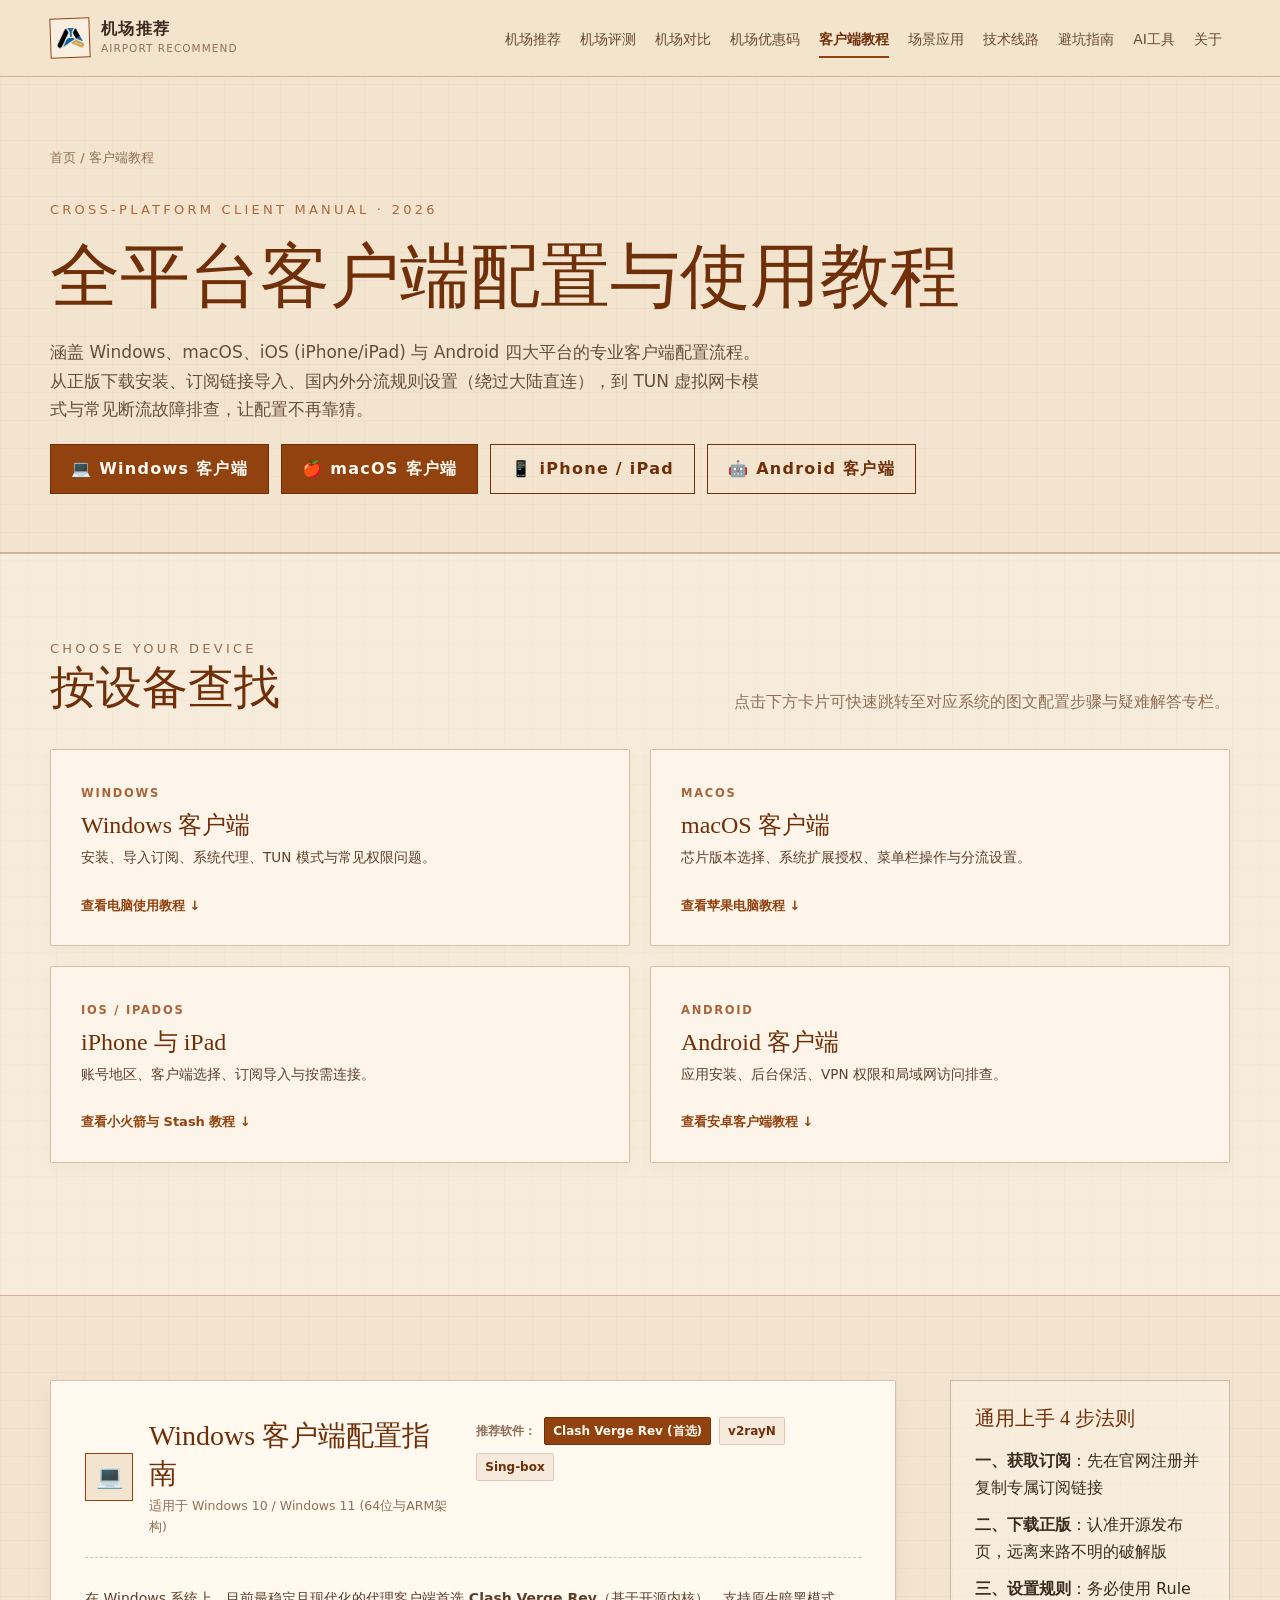
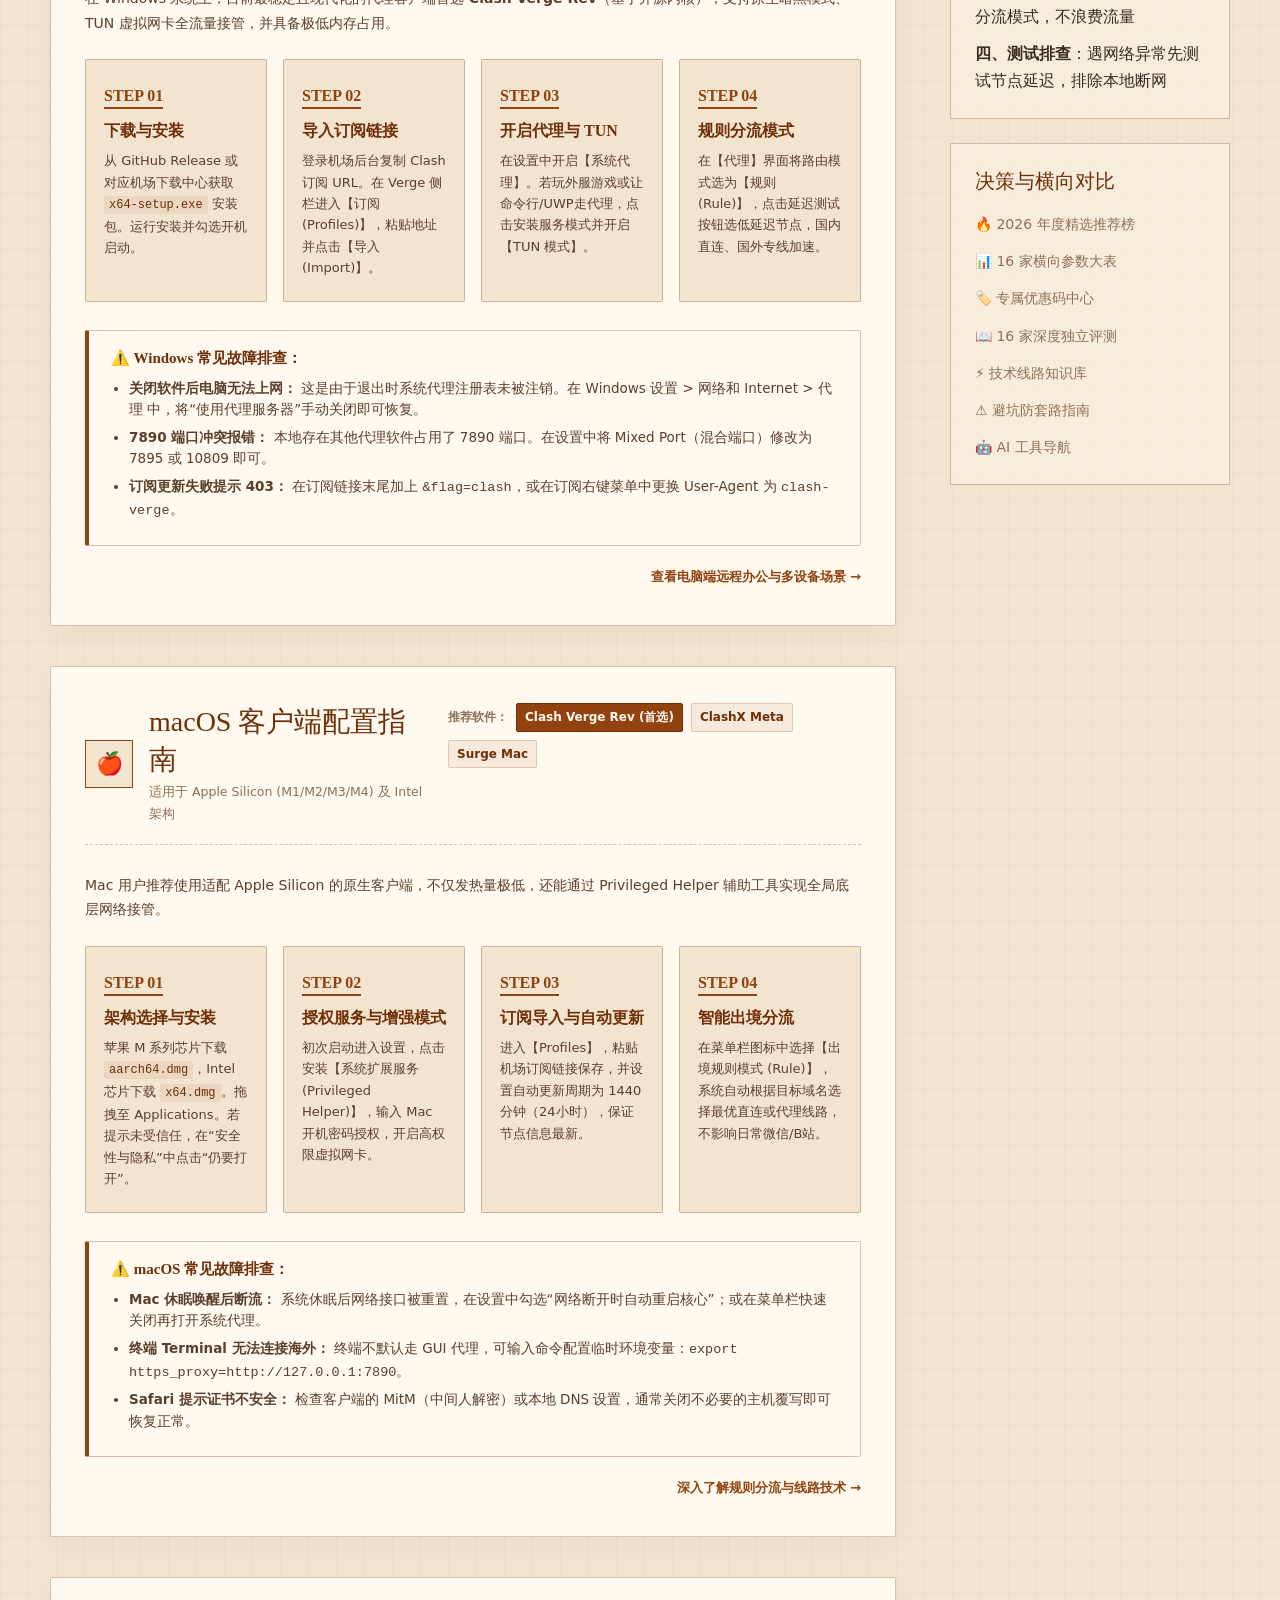
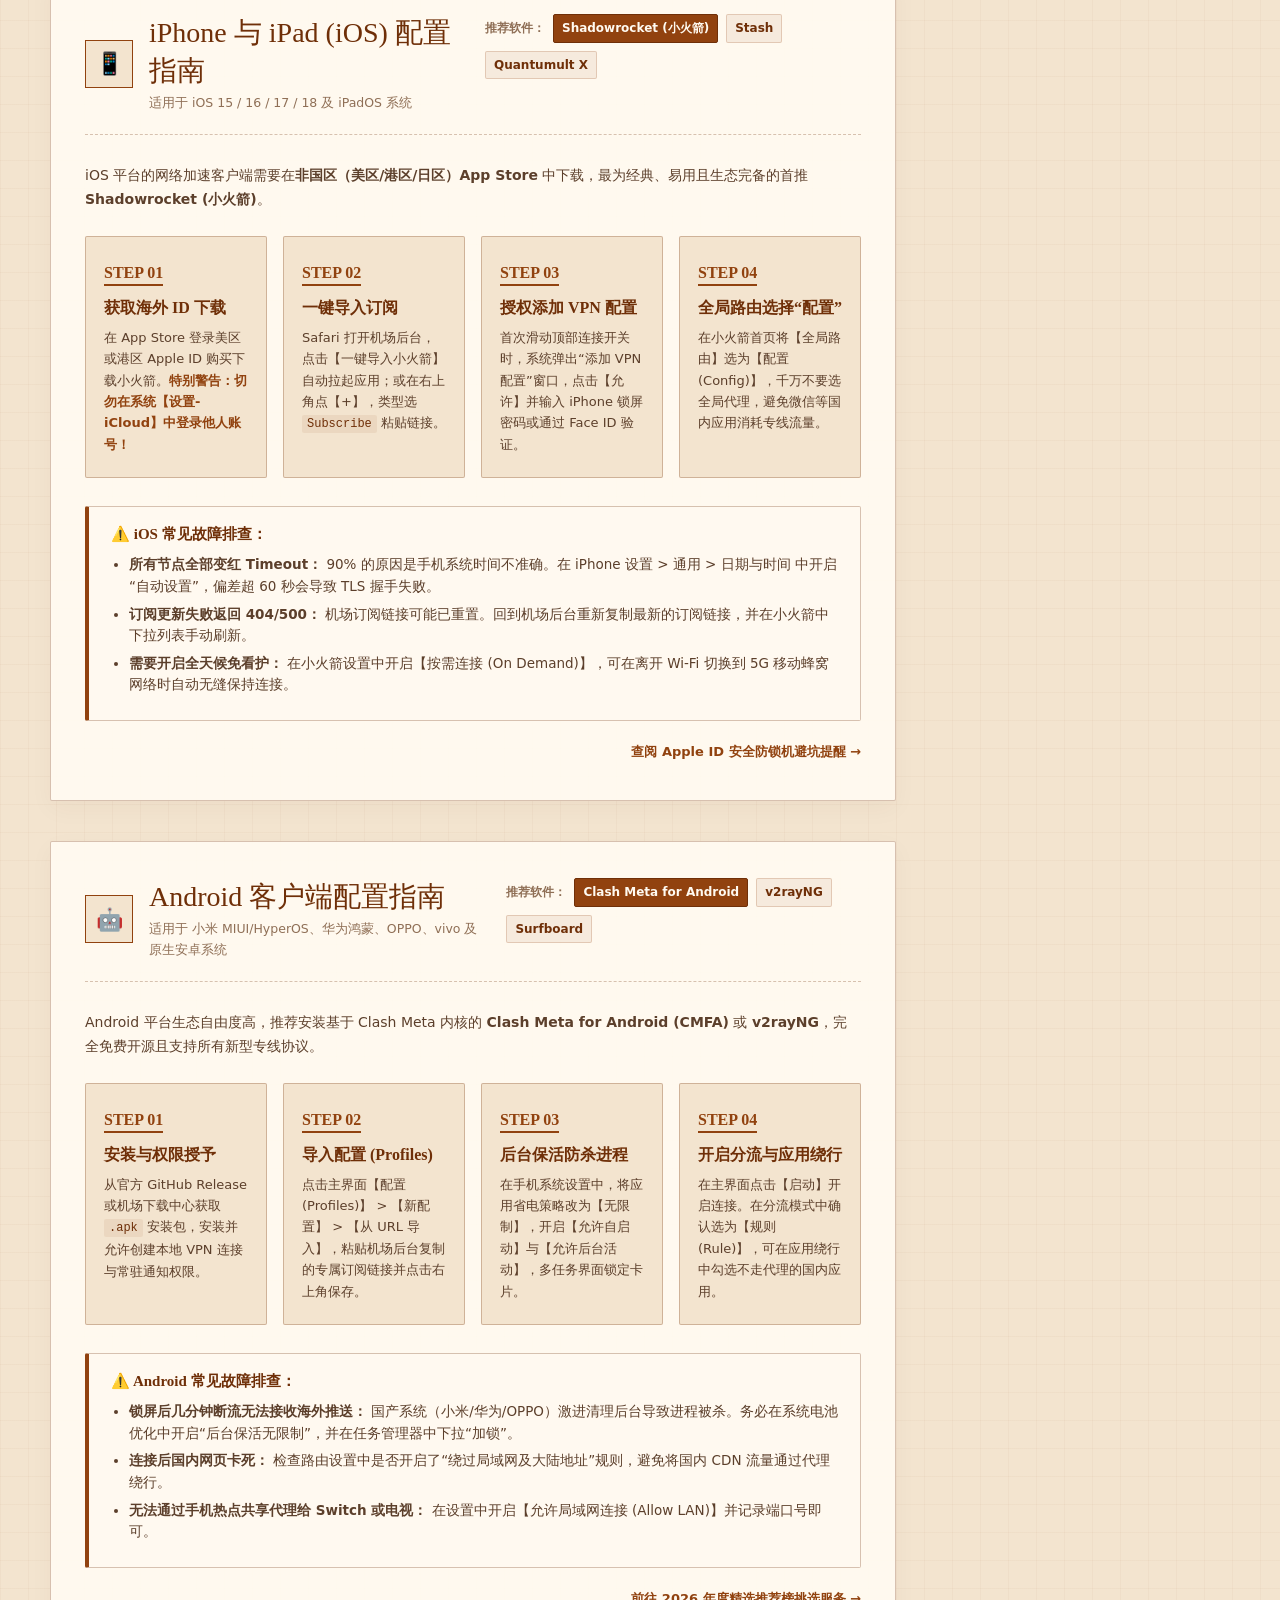
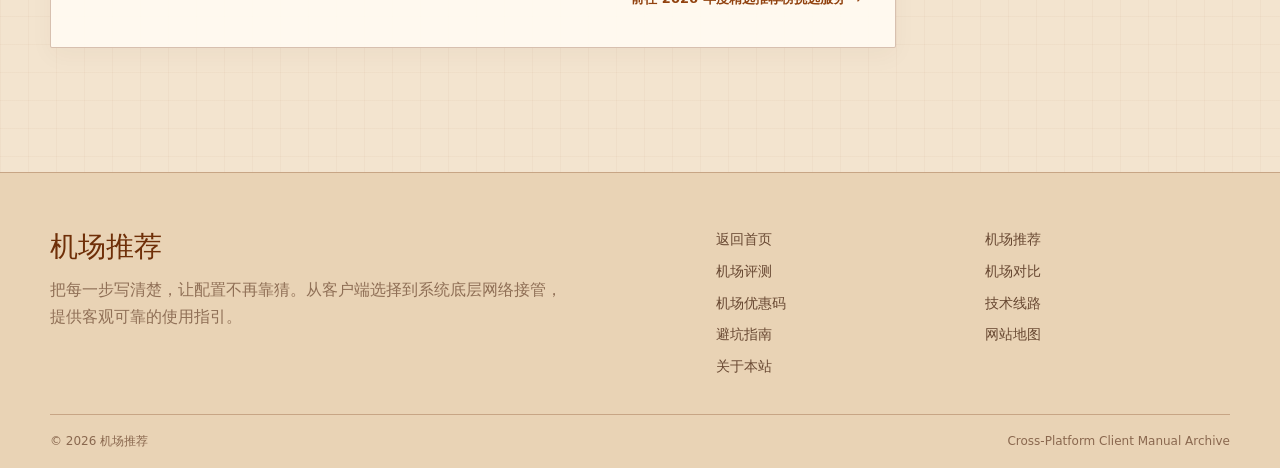
==== commit 94c50e30: "feat: 更新机场推广跳转链接并新增二猫云深度评测与推荐数据" ====
--- a/clients.html
+++ b/clients.html
@@ -434,9 +434,9 @@
             <h2>决策与横向对比</h2>
             <ul>
               <li><a href="recommend.html">🔥 2026 年度精选推荐榜</a></li>
-              <li><a href="compare.html">📊 15 家横向参数大表</a></li>
+              <li><a href="compare.html">📊 16 家横向参数大表</a></li>
               <li><a href="coupons.html">🏷️ 专属优惠码中心</a></li>
-              <li><a href="reviews.html">📖 15 家深度独立评测</a></li>
+              <li><a href="reviews.html">📖 16 家深度独立评测</a></li>
               <li><a href="routes.html">⚡ 技术线路知识库</a></li>
               <li><a href="pitfalls.html">⚠️ 避坑防套路指南</a></li>
               <li><a href="ai-tools.html">🤖 AI 工具导航</a></li>
